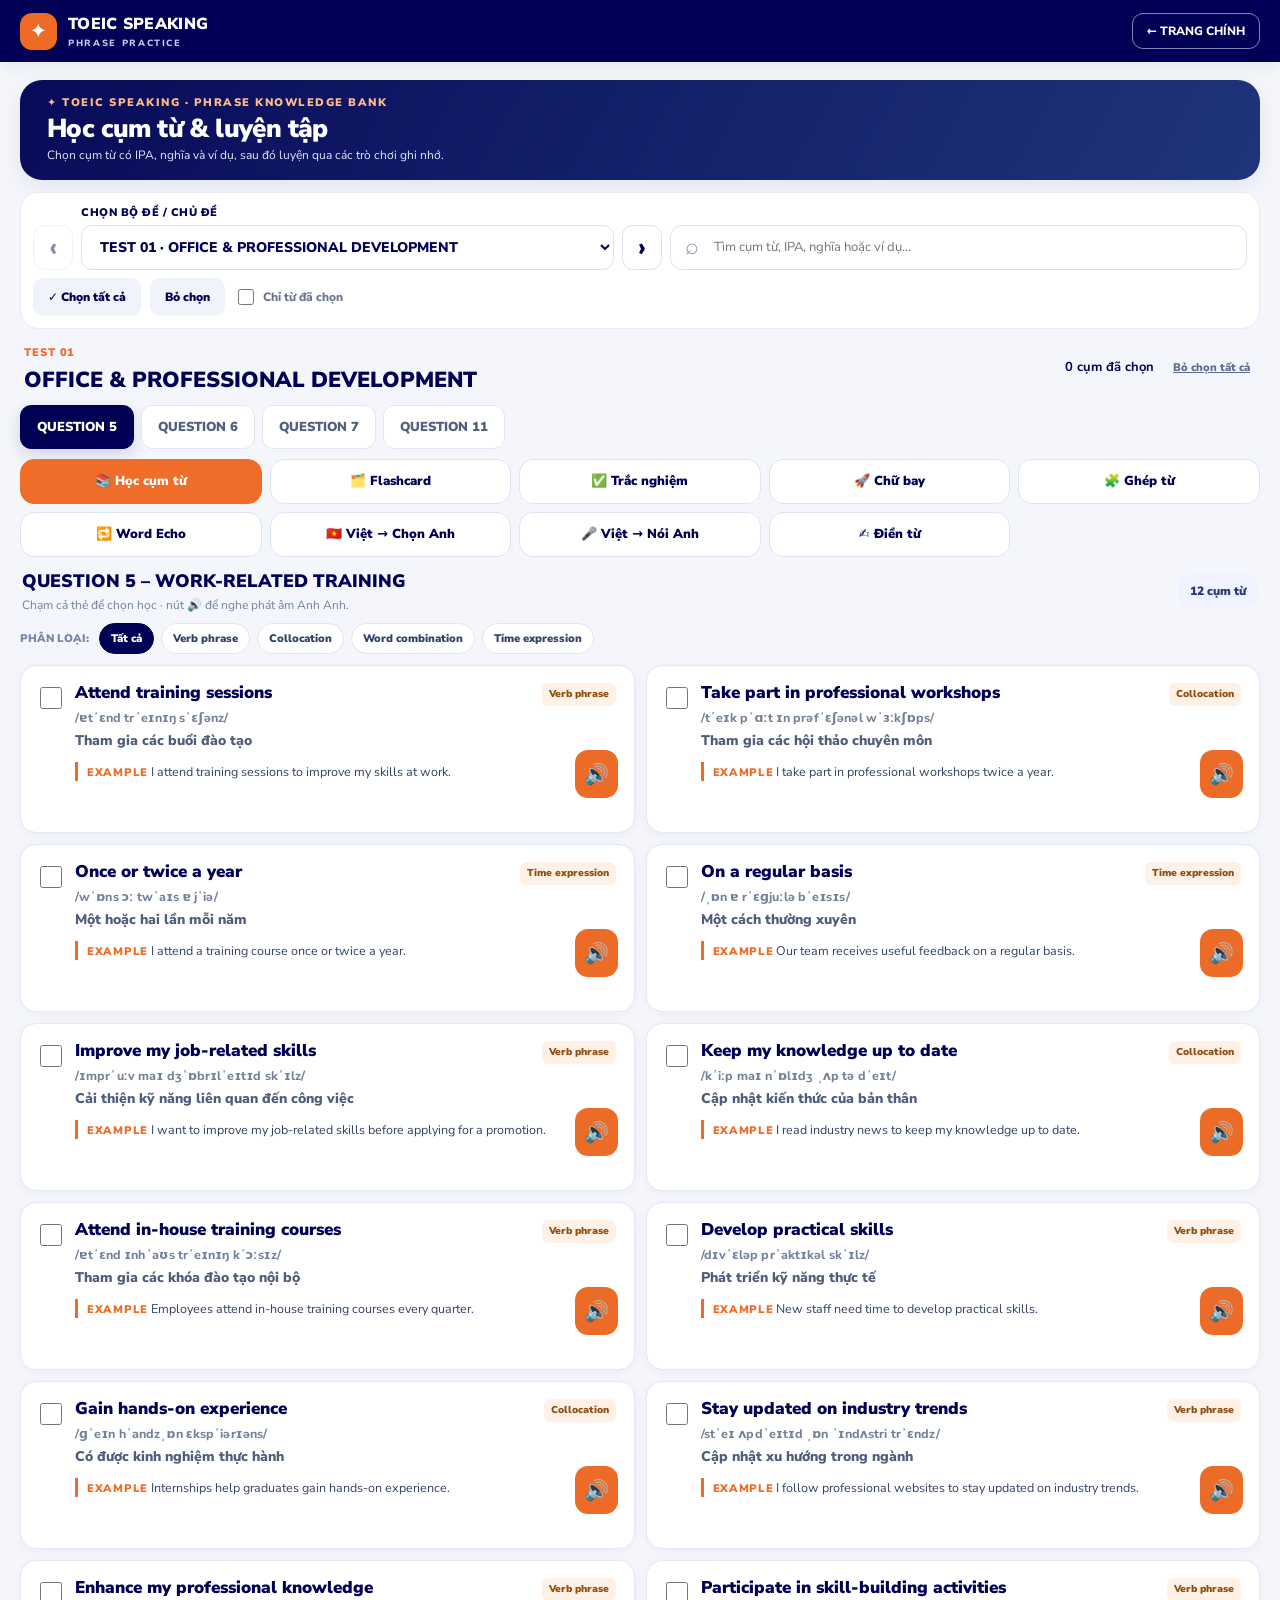
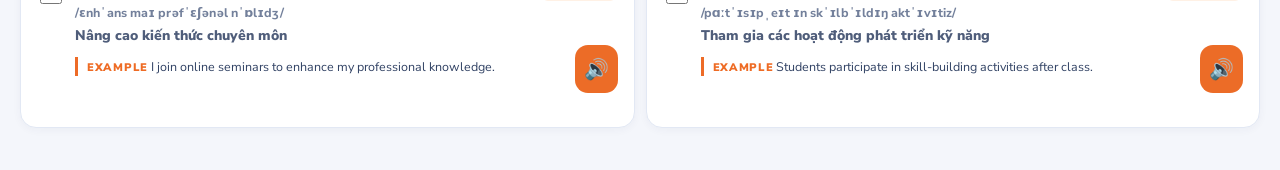
==== assets/phrase-games/index.html @ 016e087c "Add files via upload" ====
<!doctype html><html lang="vi"><head><meta charset="utf-8"><meta name="viewport" content="width=device-width, initial-scale=1"><meta name="theme-color" content="#000055"><title>TOEIC Speaking · Học cụm từ & Game ghi nhớ</title><link rel="preconnect" href="https://fonts.googleapis.com"><link rel="preconnect" href="https://fonts.gstatic.com" crossorigin><link href="https://fonts.googleapis.com/css2?family=Nunito+Sans:wght@400;500;600;700;800;900&display=swap" rel="stylesheet"><link rel="stylesheet" href="assets/css/phrase-games.css?v=20261101-topic-34-v1"><link rel="stylesheet" href="assets/css/phrase-compact.css?v=20261103-compact-v3"><link rel="stylesheet" href="assets/css/ielts-fly.css?v=20261103unified1"><link rel="stylesheet" href="assets/css/phrase-ielts-unified.css?v=20261103unified1"></head><body>
<div id="app"></div><div id="toast" class="toast" role="status" aria-live="polite"></div>
<script src="assets/data/phrases.js?v=20261101-topic-34-v1"></script><script src="assets/data/phrases-topics-11-34.js?v=20261101-topic-34-v1"></script><script src="assets/data/phrase-learning-meta.js?v=20261103unified1"></script><script src="assets/js/ielts-word-echo-template.js?v=20261103unified1"></script><script src="assets/js/phrase-games.js?v=20261103unified1"></script></body></html>
---- assets/phrase-games/assets/css/phrase-games.css ----
:root{--navy:#000055;--navy2:#17177d;--orange:#ff6600;--ink:#172342;--muted:#69758f;--line:#e6eaf4;--soft:#f7f9ff;--radius:20px;--shadow:0 12px 40px rgba(13,20,74,.065)}*{box-sizing:border-box}html{scroll-behavior:smooth}body{margin:0;background:#f5f7fc;color:var(--ink);font-family:'Nunito Sans','Be Vietnam Pro',system-ui,sans-serif}button,input,select{font:inherit}button{cursor:pointer}button:disabled{cursor:not-allowed;opacity:.45}button:focus-visible,input:focus-visible{outline:3px solid #f8a972;outline-offset:2px}a{color:inherit;text-decoration:none}.sr-only{position:absolute;width:1px;height:1px;overflow:hidden;clip:rect(0 0 0 0)}.topbar{height:77px;position:sticky;top:0;z-index:10;background:var(--navy);color:white;display:flex;align-items:center;justify-content:space-between;gap:14px;padding:0 max(22px,calc((100vw - 1420px)/2));box-shadow:0 5px 15px rgba(0,0,30,.09)}.logo{display:flex;align-items:center;gap:13px;font-weight:900;font-size:17px;letter-spacing:.3px}.logo-icon{background:var(--orange);width:40px;height:40px;display:grid;place-items:center;border-radius:13px;font-size:21px}.logo small{display:block;font-size:10px;color:#c7d0ee;letter-spacing:2px;font-weight:800;margin-top:2px}.top-right{display:flex;align-items:center;gap:12px}.beta{font-size:11px;border:1px solid #7e86bd;background:#1c1c72;padding:8px 12px;border-radius:999px;color:#dbe0ff;font-weight:900;letter-spacing:.5px}.top-back{font-weight:800;font-size:13px;color:white;border:1px solid #7e86bd;background:transparent;padding:10px 13px;border-radius:11px}.container{max-width:1420px;margin:0 auto;padding:27px 25px 105px}.eyebrow{display:inline-flex;align-items:center;gap:9px;font-size:11px;color:var(--orange);letter-spacing:1.6px;font-weight:900;text-transform:uppercase}.headline{display:flex;justify-content:space-between;align-items:center;gap:20px;margin-bottom:24px}.headline h1{color:var(--navy);font-size:clamp(27px,3vw,39px);font-weight:900;line-height:1.17;letter-spacing:-1.1px;margin:8px 0}.headline p{margin:0;color:var(--muted);font-size:14px;max-width:660px;line-height:1.7}.stathead{display:flex;gap:12px;flex-shrink:0}.bigstat{min-width:108px;padding:12px 15px;border:1px solid var(--line);border-radius:15px;background:white;box-shadow:var(--shadow);text-align:center}.bigstat b{display:block;color:var(--navy);font-size:26px;font-weight:900}.bigstat span{font-size:11px;color:var(--muted);font-weight:800}.layout{display:grid;grid-template-columns:260px minmax(0,1fr);gap:21px;align-items:start}.sidebar,.contentbox,.picker,.game-intro,.game-area,.game-nav{background:white;border:1px solid var(--line);border-radius:var(--radius);box-shadow:var(--shadow)}.sidebar{position:sticky;top:95px;padding:17px 12px}.sidebar h3{font-size:13px;color:var(--navy);font-weight:900;margin:8px 12px 15px}.testbtn{display:flex;align-items:center;gap:12px;border:0;background:transparent;width:100%;text-align:left;padding:11px 12px;border-radius:13px;color:#4e5a78;margin:3px 0}.testbtn:hover{background:#f7f7ff}.testbtn.active{background:#ededff;color:var(--navy)}.testnum{width:39px;height:39px;border-radius:11px;flex-shrink:0;display:grid;place-items:center;background:#f0f2f9;color:var(--navy);font-size:12px;font-weight:900}.testbtn.active .testnum{background:var(--navy);color:white}.testname{min-width:0;display:block}.testname strong{display:block;font-size:13px;font-weight:900;line-height:1.3}.testname small{display:block;color:#8590a7;font-size:10px;white-space:nowrap;overflow:hidden;text-overflow:ellipsis;max-width:170px;margin-top:3px}.side-foot{border-top:1px solid var(--line);color:#8a94a8;font-size:11px;line-height:1.5;margin:18px 12px 4px;padding-top:15px}.contentbox{padding:24px}.content-heading{display:flex;justify-content:space-between;align-items:start;gap:14px}.content-heading h2{font-size:24px;color:var(--navy);margin:4px 0 6px;font-weight:900;letter-spacing:-.5px}.content-heading p{font-size:13px;color:var(--muted);margin:0}.topic-count{font-size:12px;font-weight:800;color:#555e87;background:#f2f4ff;border-radius:999px;padding:9px 13px;white-space:nowrap}.question-tabs{display:flex;gap:8px;flex-wrap:wrap;margin:24px 0 19px}.qtab{border:1px solid #e3e6f0;background:#fff;padding:11px 16px;border-radius:12px;color:#52607d;font-weight:900;font-size:13px}.qtab:hover{border-color:#aaaad3}.qtab.active{background:var(--navy);color:white;border-color:var(--navy);box-shadow:0 6px 16px rgba(0,0,85,.14)}.sectionlabel{border-radius:14px;background:#fff7f1;border:1px solid #ffe8d7;padding:14px 17px;margin-bottom:18px;display:flex;align-items:center;justify-content:space-between;gap:12px}.sectionlabel strong{display:block;font-weight:900;color:#a34400;font-size:14px}.sectionlabel span{color:#ad6736;font-size:11px;font-weight:800}.toolbar{display:flex;flex-wrap:wrap;gap:9px;align-items:center;margin-bottom:14px}.search{width:100%;max-width:330px;min-width:130px;flex:1;background:white;border:1px solid #dce1ed;border-radius:11px;padding:12px 13px;font-size:13px;color:var(--ink)}.btn{border:1px solid #dae0ed;background:white;color:var(--navy);padding:11px 14px;border-radius:11px;font-size:12px;font-weight:900;transition:.15s}.btn:hover{background:#f6f7ff;transform:translateY(-1px)}.btn.navy{background:var(--navy);color:white;border-color:var(--navy)}.btn.orange{background:var(--orange);color:white;border-color:var(--orange)}.btn.flat{border:0;background:#f1f3fb}.btn.ghost{border-color:#ccd3ee}.toggle{font-size:12px;font-weight:800;color:#65718d;display:flex;align-items:center;gap:6px;white-space:nowrap}.toggle input{accent-color:var(--orange);width:16px;height:16px}.list-head{display:grid;grid-template-columns:50px minmax(0,1.15fr) minmax(0,.95fr) 38px;gap:14px;color:#929db3;text-transform:uppercase;font-size:10px;font-weight:900;letter-spacing:.8px;padding:13px 11px}.phrase-list{border:1px solid #e5e9f3;border-radius:14px;overflow:hidden}.wordrow{display:grid;grid-template-columns:50px minmax(0,1.15fr) minmax(0,.95fr) 38px;gap:14px;align-items:center;padding:13px 11px;border-bottom:1px solid #edf0f6;min-height:72px;transition:.15s}.wordrow:last-child{border-bottom:0}.wordrow:hover{background:#fbfcff}.wordrow.selected{background:#fffaf6}.wordrow input{width:19px;height:19px;accent-color:var(--orange);margin:auto;display:block}.wordrow .en{color:var(--navy);font-weight:900;font-size:14px;line-height:1.45}.wordrow .vi{font-weight:700;color:#67728b;font-size:12.5px;line-height:1.55}.listen{border:1px solid #e1e6f5;color:var(--navy);width:34px;height:34px;display:grid;place-items:center;border-radius:10px;background:#f8f9ff;font-size:16px}.listen:hover{background:#eaeaff}.empty{text-align:center;padding:50px 10px;color:#8790a6}.pickbar{position:fixed;bottom:0;left:0;right:0;z-index:11;background:rgba(255,255,255,.97);border-top:1px solid #e2e7f1;box-shadow:0 -6px 30px rgba(0,0,60,.075);backdrop-filter:blur(14px)}.pickbar-inner{max-width:1420px;margin:auto;padding:14px 25px;display:flex;align-items:center;gap:12px}.pickicon{display:grid;place-items:center;background:#fff1e5;color:var(--orange);font-size:19px;border-radius:13px;height:44px;width:44px}.pickcopy{flex:1;min-width:0}.pickcopy strong{font-size:15px;color:var(--navy);font-weight:900}.pickcopy small{display:block;color:#8b95ac;font-size:11px;margin-top:3px}.pickbar .btn{font-size:13px;padding:12px 19px}.mobile-test{display:none}.game-intro{padding:26px;margin-top:17px}.game-intro-header{display:flex;align-items:start;justify-content:space-between;gap:15px}.game-intro-header h2{font-size:25px;margin:7px 0 8px;color:var(--navy);font-weight:900}.game-intro-header p{font-size:13px;color:var(--muted);margin:0}.mode-grid{display:grid;grid-template-columns:repeat(4,minmax(0,1fr));gap:13px;margin-top:26px}.mode{min-height:160px;text-align:left;border:1px solid #e5e9f3;background:white;border-radius:17px;padding:18px;transition:.15s;display:flex;flex-direction:column;align-items:start}.mode:hover{border-color:#aaaada;background:#f8f9ff;transform:translateY(-3px);box-shadow:var(--shadow)}.mode-icon{font-size:25px;border-radius:12px;background:#f1f2ff;width:49px;height:48px;display:grid;place-items:center;margin-bottom:13px}.mode strong{font-size:14px;color:var(--navy);font-weight:900;line-height:1.35}.mode small{font-size:11px;color:#8490a8;line-height:1.45;margin-top:7px}.backlink{border:0;background:transparent;color:var(--navy);font-weight:900;font-size:13px;padding:8px 0}.game-shell{max-width:1160px;margin:auto}.game-nav{padding:17px 22px;margin:15px 0 18px;display:flex;justify-content:space-between;align-items:center;gap:12px}.game-nav h2{font-size:17px;color:var(--navy);margin:0;font-weight:900}.game-nav p{font-size:11px;margin:3px 0 0;color:var(--muted)}.score{font-size:13px;font-weight:900;border-radius:12px;padding:10px 15px;background:#fff4ec;color:#ca5605}.game-area{min-height:485px;padding:30px;position:relative}.game-top{display:flex;justify-content:space-between;gap:10px;align-items:center;margin-bottom:22px}.step{font-size:12px;font-weight:900;letter-spacing:1px;color:#8993aa}.progress-track{height:7px;border-radius:20px;background:#edf0fa;overflow:hidden;margin:0 0 20px}.progress-fill{background:var(--orange);height:100%;transition:width .2s}.prompt{text-align:center;max-width:770px;margin:34px auto 26px}.prompt-label{font-size:12px;font-weight:900;letter-spacing:1px;color:#8a95af;text-transform:uppercase}.prompt h2{font-size:clamp(24px,4vw,36px);color:var(--navy);line-height:1.32;margin:13px 0;font-weight:900}.prompt p{font-size:15px;color:#72809a;font-weight:700;line-height:1.6}.answer-grid{max-width:780px;margin:25px auto;display:grid;grid-template-columns:repeat(2,minmax(0,1fr));gap:12px}.answer{padding:17px;min-height:75px;display:flex;align-items:center;justify-content:center;border:1px solid #dfe4ef;border-radius:14px;background:#fff;color:var(--navy);font-size:14px;font-weight:800;text-align:center;line-height:1.5}.answer:hover:not(:disabled){border-color:var(--navy);background:#f8f8ff}.answer.right{background:#e9f9ef;color:#126237;border-color:#75d19a}.answer.wrong{background:#fff0ee;color:#a83427;border-color:#edb4ab}.feedback{text-align:center;font-weight:900;min-height:24px;color:#506282;font-size:14px;margin:15px}.game-actions{display:flex;gap:10px;justify-content:center;align-items:center;flex-wrap:wrap;margin-top:20px}.game-actions .btn{padding:13px 19px}.flashcard{min-height:340px;max-width:700px;margin:20px auto;display:grid;place-content:center;padding:40px;background:linear-gradient(135deg,var(--navy),#25269a);color:white;border-radius:22px;text-align:center;box-shadow:0 18px 40px rgba(0,0,85,.2);cursor:pointer;transition:.2s}.flashcard:hover{transform:translateY(-2px)}.flashcard small{font-size:11px;opacity:.7;letter-spacing:1.4px;font-weight:900}.flashcard b{font-size:clamp(27px,4.5vw,43px);line-height:1.26;margin:17px 0;font-weight:900}.flashcard span{font-size:13px;opacity:.8}.flashcard.reversed{background:linear-gradient(135deg,#ff6600,#ee8b19)}.match-grid{display:grid;grid-template-columns:repeat(2,minmax(0,1fr));gap:14px;max-width:900px;margin:20px auto}.match-side{display:flex;flex-direction:column;gap:9px}.match-item{min-height:70px;display:grid;place-items:center;border:1px solid #e1e5ef;background:white;border-radius:13px;padding:13px;text-align:center;font-weight:800;color:var(--navy);font-size:13px;line-height:1.5}.match-item.active{background:#ebecff;border-color:var(--navy)}.match-item.done{opacity:.25;text-decoration:line-through}.game-note{font-size:12px;color:#8a94ac;text-align:center;line-height:1.5}.result{text-align:center;padding:30px 10px}.result .trophy{font-size:62px}.result h2{font-size:30px;font-weight:900;color:var(--navy);margin:15px 0 8px}.result p{font-size:15px;color:var(--muted)}.result .finalscore{font-size:38px;font-weight:900;color:var(--orange);margin:16px}.speaking-vi{text-align:center;color:var(--navy);font-size:clamp(22px,4vw,31px);font-weight:900;margin:44px auto 18px;max-width:740px}.speech-result{text-align:center;background:#f6f8ff;border:1px solid #e2e6f3;border-radius:15px;padding:17px;max-width:660px;margin:14px auto;font-size:13px;color:#6b7793}.echo-main{text-align:center;max-width:750px;margin:20px auto}.echo-main .en{font-size:clamp(25px,4.5vw,42px);color:var(--navy);font-weight:900;line-height:1.35}.echo-main .vi{font-size:16px;color:#7a85a0;margin-top:20px}.echo-settings{display:flex;justify-content:center;gap:13px;flex-wrap:wrap;margin:24px auto}.setting{padding:11px 15px;background:#f7f8ff;border:1px solid #e7eaf5;border-radius:13px;font-size:12px;font-weight:900;color:#606b89}.setting select{border:0;margin-left:8px;background:transparent;color:var(--navy);font-weight:900}.echo-icon{font-size:65px;margin:20px}.echo-status{text-align:center;color:#c85a0c;font-size:13px;min-height:22px;font-weight:800;margin-top:12px}.fly-board{position:relative;height:460px;border-radius:18px;background:radial-gradient(circle at 30% 30%,#eef0ff,#fafbff 65%);overflow:hidden;border:1px solid #dee3f5;isolation:isolate}.fly-word{position:absolute;max-width:45%;background:white;padding:9px 12px;border:1px solid #bbc4ec;border-radius:15px;color:var(--navy);font-size:clamp(10px,1.1vw,13px);font-weight:900;box-shadow:0 3px 12px rgba(0,0,50,.08);line-height:1.25;white-space:normal;text-align:center;animation:drift1 var(--dur,9s) ease-in-out infinite alternate;z-index:1}.fly-word:hover{background:#eeeefa;z-index:2}.fly-word.good{background:#d5f4dc;border-color:#69cd87;color:#116236;animation:none}.fly-word.bad{background:#ffdddd;border-color:#ef9b9b;animation:shake .35s}.fly-prompt{border-radius:15px;padding:15px 20px;max-width:820px;margin:0 auto 14px;background:var(--navy);color:#fff;display:flex;justify-content:space-between;align-items:center;gap:14px}.fly-prompt b{font-size:17px;line-height:1.3}.fly-prompt small{font-size:11px;opacity:.7}.fly-controls{display:flex;align-items:center;justify-content:space-between;gap:13px;flex-wrap:wrap;margin-top:13px}.fly-controls .btn{padding:10px 13px}.fly-controls select{border:1px solid #dce0ed;background:white;padding:9px 12px;border-radius:10px;color:var(--navy);font-size:12px;font-weight:900}.fly-controls input[type=range]{accent-color:var(--orange);max-width:115px}.fly-controls label{font-size:12px;color:#63708c;font-weight:800}.footer-tip{font-size:11px;color:#929bb0;text-align:center;padding:20px}.toast{position:fixed;z-index:1000;left:50%;bottom:97px;transform:translate(-50%,8px);background:#15154d;color:white;border-radius:13px;font-size:13px;font-weight:800;padding:12px 19px;box-shadow:0 14px 36px rgba(0,0,60,.25);opacity:0;pointer-events:none;transition:.2s;max-width:90vw;text-align:center}.toast.show{opacity:1;transform:translate(-50%,0)}@keyframes drift1{from{transform:translate(-10px,5px) rotate(-3deg)}to{transform:translate(28px,-25px) rotate(4deg)}}@keyframes drift2{from{transform:translate(20px,-18px) rotate(3deg)}to{transform:translate(-32px,17px) rotate(-5deg)}}@keyframes drift3{from{transform:translate(-22px,-10px) rotate(2deg)}to{transform:translate(28px,28px) rotate(-3deg)}}@keyframes shake{0%,100%{transform:translateX(0)}25%,75%{transform:translateX(-5px)}50%{transform:translateX(5px)}}
@media(max-width:1050px){.layout{grid-template-columns:225px minmax(0,1fr)}.mode-grid{grid-template-columns:repeat(2,minmax(0,1fr))}.stathead .bigstat:last-child{display:none}.contentbox{padding:20px}}@media(max-width:740px){.topbar{height:65px;padding:0 15px}.logo{font-size:14px;gap:8px}.logo-icon{width:37px;height:37px}.top-back{display:none}.beta{font-size:9px;padding:7px 9px}.container{padding:19px 12px 105px}.headline{display:block}.headline h1{font-size:28px}.headline p{font-size:12px}.stathead{margin:18px 0;gap:8px}.stathead .bigstat:last-child{display:block}.bigstat{flex:1;min-width:0;padding:9px}.bigstat b{font-size:21px}.layout{display:block}.sidebar{display:none}.mobile-test{display:block;width:100%;border-radius:11px;padding:12px;border:1px solid #e0e4ef;background:white;color:var(--navy);font-weight:900;margin-bottom:16px}.contentbox{padding:16px}.content-heading h2{font-size:19px}.content-heading p{font-size:11px}.topic-count{font-size:10px;padding:8px}.question-tabs{gap:6px;margin:18px 0 15px}.qtab{flex:1;padding:10px 8px;font-size:11px}.sectionlabel{padding:12px 13px}.sectionlabel strong{font-size:12px}.toolbar{gap:7px}.toolbar .search{max-width:100%;flex-basis:100%;padding:11px}.btn{padding:9px 10px;font-size:11px}.list-head{display:none}.phrase-list{border:0}.wordrow{grid-template-columns:25px minmax(0,1fr) 34px;gap:11px;border:1px solid #e8ebf3;border-radius:12px;margin-bottom:8px;padding:12px 10px}.wordrow .en{font-size:13px}.wordrow .vi{grid-column:2;grid-row:2;font-size:12px;margin-top:-6px}.wordrow .listen{grid-column:3;grid-row:1/3}.wordrow input{grid-column:1;grid-row:1/3;width:18px;height:18px}.pickbar-inner{padding:10px 12px;gap:9px}.pickicon{width:36px;height:36px}.pickcopy strong{font-size:12px}.pickcopy small{font-size:10px}.pickbar .btn{font-size:11px;padding:11px 12px}.game-intro{margin-top:3px;padding:17px}.mode-grid{gap:9px;margin-top:18px}.mode{min-height:146px;padding:13px}.mode-icon{font-size:22px;width:42px;height:42px;margin-bottom:10px}.mode strong{font-size:12px}.mode small{font-size:10px}.game-intro-header h2{font-size:20px}.game-nav{padding:12px;flex-wrap:wrap}.game-nav h2{font-size:13px}.game-nav .score{padding:8px}.game-area{padding:17px;min-height:400px}.prompt{margin:22px auto}.answer-grid{gap:9px}.answer{font-size:12px;min-height:80px;padding:12px}.flashcard{min-height:310px;padding:22px}.match-item{min-height:65px;font-size:11px;padding:9px}.fly-board{height:470px}.fly-prompt{padding:12px;gap:7px}.fly-prompt b{font-size:13px}.fly-word{max-width:43%;padding:7px 9px;font-size:10px}.fly-controls{gap:8px}.fly-controls .btn{padding:8px}.echo-settings{gap:7px}.setting{padding:9px;font-size:11px}.result{padding:15px}.toast{bottom:78px}}@media(max-width:390px){.beta{display:none}.pickicon{display:none}.pickbar .btn{padding:10px}.testbtn{font-size:12px}}
/* Word Echo: cinematic game stage, closer to the IELTS Speaking mode. */
.game-area:has(.echo-main){background:radial-gradient(circle at 50% 14%,#152b70,#08152f 68%,#060d20);border-color:#263566;min-height:570px}
.game-area:has(.echo-main) .step,.game-area:has(.echo-main) .prompt-label{color:#9dacd4}
.game-area:has(.echo-main) .progress-track{background:#23345e}
.game-area:has(.echo-main) .echo-main .en{color:white}
.game-area:has(.echo-main) .echo-main .vi{color:#c6d2f4}
.game-area:has(.echo-main) .echo-main .setting{background:#122653;border-color:#425581;color:#d7e2ff}
.game-area:has(.echo-main) .echo-main .setting select{color:white}
.game-area:has(.echo-main) .echo-main .setting option{color:#141b43}
.game-area:has(.echo-main) .echo-status{color:#ffb26d}
.game-area:has(.echo-main) .echo-main .echo-icon{filter:drop-shadow(0 7px 22px #647bd77a)}
@media(max-width:740px){.pickbar-inner{min-height:65px}.pickcopy small{display:none}.pickcopy strong{white-space:nowrap;font-size:11px}.pickbar .btn.ghost{font-size:10px;padding:10px 8px}.pickbar .btn.orange{font-size:10px;padding:10px}.game-area:has(.echo-main){min-height:510px}.game-area .echo-main{padding:5px 0}}

/* Integrated TOEIC: keep navigation visible on phones. */
@media(max-width:740px){.top-back{display:inline-flex!important;align-items:center;padding:8px 9px;font-size:10px;white-space:nowrap}.top-right{flex-shrink:0;gap:5px}.logo{min-width:0}.logo small{font-size:8px}}

/* 2026-11 · IPA and IELTS-style speaking game updates */
.ipa{display:block;font-family:'Nunito Sans',system-ui,sans-serif;font-weight:650;font-size:clamp(12px,1.05vw,14px);color:#7c88a3;line-height:1.55;margin-top:5px;letter-spacing:.12px;word-wrap:break-word;overflow-wrap:anywhere}
.wordrow .en{display:flex;flex-direction:column;justify-content:center;align-items:flex-start;gap:0}
.wordrow .en .ipa{font-size:13px;color:#7a87a1;font-weight:600;margin-top:4px}
.flashcard .ipa{color:#e6eaff;font-size:clamp(15px,1.8vw,21px);font-weight:650;margin:-6px 0 18px}
.flashcard.reversed .ipa{color:#fff4e8}
.answer .ipa{font-size:11px;color:#7986a3;margin:5px 0 0;font-weight:650}
.answer{flex-direction:column;gap:3px}
.prompt>.ipa{font-size:17px;text-align:center;margin-top:2px}
.feedback{display:flex;flex-direction:column;align-items:center;gap:3px;min-height:25px}
.feedback .answer-english{display:block;font-weight:900;color:#000055;font-size:15px;line-height:1.45}
.feedback .ipa{font-size:13px}
.match-item .ipa{font-size:11px;margin-top:4px;font-weight:650}
.match-item{display:flex;flex-direction:column;align-items:center;justify-content:center;gap:0}
.speech-result .ipa{font-size:13px;margin-top:3px}
.echo-main .en .ipa{color:#73809d;font-size:clamp(14px,1.7vw,19px);font-weight:700;margin-top:8px}
.fly-board{height:min(55vh,510px);min-height:360px;background:radial-gradient(circle at 23% 22%,#dce6ff,transparent 38%),radial-gradient(circle at 81% 77%,#ffe9cd,transparent 34%),linear-gradient(155deg,#edf2ff,#ffffff);touch-action:manipulation;}
.fly-word{left:0;top:0;max-width:clamp(120px,22vw,260px);min-height:48px;padding:10px 14px;animation:none!important;transform:translate3d(0,0,0);touch-action:manipulation;user-select:none;cursor:pointer;will-change:transform;transition:background-color .12s,border-color .12s,opacity .32s;z-index:1;font-size:clamp(11px,1.1vw,14px);box-shadow:0 5px 17px rgba(15,23,69,.12)}
.fly-word.good{background:#cbf7d6;border-color:#36b96a;color:#0d7239;opacity:.4;animation:none!important}
.fly-word.bad{background:#ffe1e1;border-color:#f39494;color:#9c2e2e;animation:none!important}
.fly-word:focus-visible{outline:3px solid #ff6600;outline-offset:2px}
.fly-notice{font-size:13px;font-weight:850;color:#374b85;text-align:center;padding:0 10px 12px;min-height:32px}
@media(max-width:740px){
 .wordrow{grid-template-rows:auto auto;align-items:center}
 .wordrow .en{grid-column:2;grid-row:1}
 .wordrow .en .ipa{font-size:12px}
 .wordrow .vi{grid-column:2;grid-row:2;margin-top:0}
 .wordrow .listen{grid-column:3;grid-row:1/3}
 .fly-board{height:52vh;min-height:400px}
 .fly-word{max-width:min(43vw,190px);font-size:11px;min-height:44px;padding:9px}
 .flashcard .ipa{font-size:15px}
 .echo-main .en .ipa{font-size:14px}
 .prompt>.ipa{font-size:13px}
}
.flash-back-english{display:block;font-size:clamp(17px,2.2vw,22px);font-weight:900;line-height:1.45;color:#fffcef;margin-top:0}
/* Word Echo: cinematic dark practice screen like the IELTS Speaking player. */
.game-area:has(.echo-main){background:radial-gradient(circle at 18% 20%,rgba(41,78,163,.35),transparent 31%),radial-gradient(circle at 86% 72%,rgba(255,102,0,.1),transparent 27%),linear-gradient(145deg,#070d24,#0c1336 55%,#131746);color:#f6f8ff;border:1px solid #242e59;min-height:590px;overflow:hidden}
.game-area:has(.echo-main) .step{color:#c5d0ed}
.game-area:has(.echo-main) .progress-track{background:#334068}
.game-area:has(.echo-main) .echo-main .en{color:#fff;text-shadow:0 3px 24px rgba(60,106,255,.35)}
.game-area:has(.echo-main) .echo-main .en .ipa{color:#b5c5f6}
.game-area:has(.echo-main) .echo-main .vi{color:#d4d9ec;font-weight:750}
.game-area:has(.echo-main) .prompt-label{color:#ffb373}
.game-area:has(.echo-main) .echo-icon{filter:drop-shadow(0 8px 28px rgba(66,125,255,.6))}
.game-area:has(.echo-main) .echo-settings .setting{background:#172144;color:#e5eafa;border-color:#344373;display:flex;align-items:center;gap:8px}
.game-area:has(.echo-main) .echo-settings select{color:#ffb379;margin-left:0;max-width:100%;cursor:pointer}
.game-area:has(.echo-main) .echo-settings select option{background:#101b37;color:#fff}
.game-area:has(.echo-main) .echo-settings input{accent-color:#ff6600}
.game-area:has(.echo-main) .echo-status{color:#ffd1a9}
@media(max-width:740px){.game-area:has(.echo-main){min-height:520px}.game-area:has(.echo-main) .echo-settings .setting{justify-content:space-between;min-width:130px}}

/* 2026-11-01: IPA directly below each English phrase. */
.wordrow .en .ipa {
 display:block !important;
 visibility:visible !important;
 opacity:1 !important;
 font-family:'Nunito Sans',system-ui,sans-serif;
 font-size:14px !important;
 line-height:1.55 !important;
 font-weight:650 !important;
 color:#63718b !important;
 margin-top:6px !important;
 white-space:normal !important;
 overflow-wrap:anywhere;
}
@media (max-width:740px) {
 .wordrow .en .ipa {font-size:12.5px !important;margin-top:4px !important;}
}

/* TOPIC 11–34: fast-scrolling topic library, preserving TEST 01–10. */
@media (min-width:741px){
 .sidebar{position:sticky;top:12px;max-height:calc(100vh - 25px);overflow-y:auto;scrollbar-width:thin;overscroll-behavior:contain}
 .topic-split{position:sticky;top:0;z-index:2;padding:12px 13px;background:#e8ecff;border-radius:10px;margin:12px 0;color:#000055;font-size:12px;font-weight:900}
}
@media (max-width:740px){.topic-split{display:none}.mobile-test{font-size:12px}}
---- assets/phrase-games/assets/css/phrase-compact.css ----
/* TOEIC Speaking · Module 04 · Compact, single-scroll workspace.
   Layout-only overrides: fonts, game logic, colours and IPA datasets are unchanged. */
:root{--compact-line:#e9edf5}
body{background:#f4f6fb}
.topbar{height:62px;padding:0 max(20px,calc((100vw - 1560px)/2));box-shadow:0 4px 15px rgba(0,0,65,.07)}
.topbar .logo{font-size:16px;gap:11px}
.topbar .logo-icon{height:37px;width:37px;border-radius:12px}
.topbar .logo small{font-size:9px;letter-spacing:1.65px}
.topbar .top-back{font-size:12px;padding:9px 14px}
.phrase-workspace.container{max-width:1560px;padding:19px 22px 115px}
.phrase-workspace .phrases-panel{padding:0;background:transparent;border:none;box-shadow:none;border-radius:0}
.topic-toolbar{display:flex;align-items:center;justify-content:space-between;gap:22px;padding:17px 21px;background:#fff;border:1px solid var(--compact-line);border-radius:17px;box-shadow:0 6px 26px rgba(0,0,85,.035)}
.topic-toolbar-copy{min-width:180px;flex-shrink:0}
.topic-kicker,.topic-eyebrow{font-weight:900;font-size:11px;letter-spacing:.9px;color:var(--orange)}
.topic-toolbar-title{font-weight:900;font-size:15px;color:var(--navy);margin-top:5px}
.topic-switch{display:flex;align-items:center;gap:8px;flex:1;justify-content:flex-end;min-width:0}
.topic-switch select{height:46px;width:min(640px,100%);max-width:100%;border:1px solid #dbe1ed;border-radius:11px;background:#f8f9ff;color:var(--navy);font-weight:850;font-size:14px;padding:0 14px;min-width:0;text-overflow:ellipsis}
.topic-arrow{width:46px;height:46px;flex:0 0 46px;border-radius:11px;border:1px solid #dbe1ed;background:#fff;color:var(--navy);font-size:27px;font-weight:800;line-height:1}
.topic-arrow:hover:not(:disabled){background:#fff0e4;border-color:#ffb77e}
.topic-identity{display:flex;align-items:center;justify-content:space-between;gap:16px;margin:21px 0 0;padding:0 4px}
.identity-main{min-width:0}
.topic-identity h1{font-size:clamp(20px,1.8vw,26px);letter-spacing:-.35px;color:var(--navy);margin:4px 0 0;font-weight:900;line-height:1.2}
.topic-identity .topic-count{flex-shrink:0;font-size:12px}
.phrase-workspace .question-tabs{gap:8px;flex-wrap:wrap;margin:15px 0 14px}
.phrase-workspace .qtab{padding:11px 19px;border-radius:11px;font-size:13px;min-height:44px}
.phrase-workspace .sectionlabel{display:flex;align-items:center;justify-content:space-between;gap:10px;padding:11px 15px;margin:0 0 13px;border-radius:11px;background:#fff6ef;border-color:#ffe4d0}
.phrase-workspace .sectionlabel strong{font-size:14px;color:#a04705;line-height:1.4}
.section-count{font-weight:800;font-size:12px;color:#a65a20;white-space:nowrap}
.phrase-workspace .phrase-toolbar{display:flex;align-items:center;justify-content:space-between;flex-wrap:wrap;gap:12px;margin:0 0 12px}
.search-wrap{position:relative;min-width:240px;flex:1 1 300px;max-width:540px}
.search-icon{position:absolute;top:50%;transform:translateY(-51%);left:15px;color:#8e9ab1;font-size:23px;pointer-events:none}
.phrase-workspace .search{padding:11px 13px 11px 43px;max-width:none;min-height:45px;font-size:13px;border-radius:12px;min-width:0;width:100%;background:#fff}
.bulk-actions{display:flex;align-items:center;justify-content:flex-end;flex-wrap:wrap;gap:8px}
.bulk-actions .btn{min-height:43px;padding:10px 14px;font-size:12px}
.bulk-actions .toggle{min-height:43px;padding:0 8px;gap:7px;font-size:12px}
.phrase-workspace .list-head{grid-template-columns:45px minmax(0,1.25fr) minmax(0,1fr) 48px;padding:11px 15px;color:#7f8aa4;font-size:10px;font-weight:900;gap:14px}
.phrase-workspace .phrase-list{border:1px solid #e5eaf4;border-radius:15px;background:#fff;overflow:hidden;box-shadow:0 8px 25px rgba(0,0,85,.025)}
.phrase-workspace .wordrow{grid-template-columns:45px minmax(0,1.25fr) minmax(0,1fr) 48px;gap:14px;padding:12px 15px;min-height:84px;cursor:pointer}
.phrase-workspace .wordrow:hover{background:#f7f9ff}
.phrase-workspace .wordrow.selected{background:#fffaf5}
.phrase-workspace .wordrow input{height:20px;width:20px}
.phrase-workspace .wordrow .en{font-size:15px;line-height:1.45}
.phrase-workspace .wordrow .en .ipa{font-size:12.5px!important;color:#6f7d98!important;line-height:1.35!important;margin-top:3px!important}
.phrase-workspace .wordrow .vi{font-size:13px;color:#5a6680;line-height:1.5}
.phrase-workspace .listen{width:43px;height:43px;border-radius:11px;font-size:19px}
.phrase-workspace .wordrow .listen:hover{background:#fff2e7;border-color:#ffd0ac}
.pickbar{background:#fff;box-shadow:0 -4px 17px rgba(0,0,50,.07)}
.pickbar-inner{max-width:1560px;padding:9px 22px;min-height:67px}
.pickicon{width:40px;height:40px}
.pickcopy strong{font-size:14px}
.pickcopy small{font-size:10px}
.pickbar .btn{padding:11px 18px;font-size:12px}
.pickbar .btn.orange{min-height:45px;font-size:13px}
@media(max-width:1080px){.phrase-workspace .phrase-toolbar{align-items:stretch}.search-wrap{max-width:none}.bulk-actions{justify-content:flex-start}.phrase-workspace.container{padding:15px 17px 105px}}
@media(max-width:740px){
 .topbar{height:59px;padding:0 12px}.topbar .logo{font-size:13px;gap:8px}.topbar .logo-icon{height:35px;width:35px}.topbar .logo small{font-size:8px}.topbar .top-back{font-size:10px;padding:8px}
 .phrase-workspace.container{padding:12px 11px 107px}
 .topic-toolbar{padding:12px;display:block;border-radius:13px}
 .topic-toolbar-copy{display:flex;align-items:center;gap:9px;margin:0 0 9px;min-width:0}.topic-kicker{font-size:10px;white-space:nowrap}.topic-toolbar-title{display:none}
 .topic-switch{gap:6px;justify-content:stretch}.topic-switch select{flex:1;width:100%;height:43px;font-size:12px;padding:0 9px}
 .topic-arrow{width:40px;height:43px;flex-basis:40px;font-size:24px}
 .topic-identity{margin:14px 0 0;gap:8px;padding:0 2px}.topic-eyebrow{font-size:10px}.topic-identity h1{font-size:18px;line-height:1.2;margin:4px 0 0}.topic-identity .topic-count{font-size:10px;padding:7px 9px}
 .phrase-workspace .question-tabs{margin:12px 0 12px;display:grid;grid-template-columns:repeat(4,minmax(0,1fr));gap:5px}
 .phrase-workspace .qtab{font-size:10px;padding:9px 4px;min-height:41px;border-radius:9px;white-space:nowrap}
 .phrase-workspace .sectionlabel{padding:10px 12px;margin-bottom:10px;border-radius:10px}.phrase-workspace .sectionlabel strong{font-size:12px}.section-count{font-size:10px}
 .phrase-workspace .phrase-toolbar{gap:8px;margin-bottom:10px}.search-wrap{min-width:0;flex:1 1 100%;width:100%}.phrase-workspace .search{min-height:42px;height:42px;font-size:12px}
 .bulk-actions{display:grid;grid-template-columns:1fr 1fr;gap:7px;width:100%}.bulk-actions .btn{font-size:11px;min-height:40px;padding:8px}.bulk-actions .toggle{grid-column:span 2;min-height:33px;padding:0 2px}
 .phrase-workspace .phrase-list{border:0;background:transparent;box-shadow:none;overflow:visible}
 .phrase-workspace .wordrow{display:grid;grid-template-columns:25px minmax(0,1fr) 43px;grid-template-rows:auto auto;gap:3px 10px;padding:12px 10px;margin-bottom:8px;min-height:83px;border:1px solid #e5eaf4;background:#fff;border-radius:12px;box-shadow:0 4px 14px rgba(0,0,40,.025)}
 .phrase-workspace .wordrow .en{grid-column:2;grid-row:1;font-size:13px}
 .phrase-workspace .wordrow .en .ipa{font-size:12px!important;margin-top:3px!important}
 .phrase-workspace .wordrow .vi{grid-column:2;grid-row:2;font-size:12px;line-height:1.4;margin-top:2px}
 .phrase-workspace .wordrow label{grid-column:1;grid-row:1/3;align-self:center}.phrase-workspace .wordrow .listen{grid-column:3;grid-row:1/3;align-self:center;width:40px;height:40px}
 .pickbar-inner{padding:8px 10px;min-height:64px;gap:8px}.pickicon{display:none}.pickcopy strong{font-size:11px}.pickcopy small{display:none}.pickbar .btn.ghost{font-size:10px;padding:8px}.pickbar .btn.orange{font-size:11px;min-height:43px;padding:9px}
 .toast{bottom:82px}
}
@media(max-width:385px){.pickbar-inner{flex-wrap:wrap;justify-content:space-between}.pickcopy{flex:1 1 100%}.pickbar .btn.orange{flex:1}.phrase-workspace.container{padding-bottom:127px}.topic-identity .topic-count{display:none}}
---- assets/phrase-games/assets/css/ielts-fly.css ----
/* Flying-words game presentation copied from IELTS Speaking source. */
.fly-screen{position:fixed;inset:0;width:100vw;height:100vh;height:100dvh;z-index:8000;overflow:hidden;background:radial-gradient(circle at 32% 20%,#5076c9 0%,#395caa 28%,#273e7c 62%,#1a2a55 100%);color:#fff;font-family:'Nunito Sans','Be Vietnam Pro',sans-serif;user-select:none}
.fly-screen *, .fly-screen *::before, .fly-screen *::after{box-sizing:border-box}
.fly-screen button{touch-action:manipulation}
.fly-screen .fly-top{position:absolute;top:0;left:0;right:0;z-index:3;height:134px;pointer-events:none}
.fly-screen .fly-scoreboard{position:absolute;left:clamp(18px,3.4vw,56px);top:clamp(13px,2vh,22px);min-width:120px}
.fly-screen .fly-score-caption{font-size:clamp(15px,1.4vw,22px);letter-spacing:2px;font-weight:900;color:#e8efff}
.fly-screen .fly-score-big{font-size:clamp(51px,5.2vw,79px);font-weight:1000;color:#ffcb46;line-height:1.08;font-variant-numeric:tabular-nums}
.fly-screen .fly-head-middle{position:absolute;top:16px;left:50%;transform:translateX(-50%);display:flex;flex-direction:column;align-items:center;gap:8px;white-space:nowrap}
.fly-screen .fly-listen-label{font-weight:1000;letter-spacing:1.7px;font-size:clamp(15px,1.45vw,23px);text-align:center;color:#fff}
.fly-screen .fly-replay{background:#fff;color:#182750;border:0;border-radius:999px;min-height:55px;padding:11px 27px;font-size:clamp(17px,1.5vw,22px);font-weight:1000;box-shadow:0 8px 26px rgba(9,22,55,.12);pointer-events:auto}
.fly-screen .fly-replay:hover,.fly-screen .fly-replay:focus-visible{background:#fff3e8;outline:3px solid #ffca46}
.fly-screen .fly-close{position:absolute;right:clamp(18px,4.5vw,78px);top:25px;width:60px;height:60px;display:grid;place-items:center;border:0;border-radius:50%;color:#fff;background:rgba(255,255,255,.16);font-size:31px;line-height:1;pointer-events:auto}
.fly-screen .fly-close:hover,.fly-screen .fly-close:focus-visible{background:rgba(255,255,255,.28);outline:2px solid rgba(255,255,255,.7)}
.fly-screen .fly-sky{position:absolute;left:0;right:0;top:136px;bottom:30px;overflow:hidden;isolation:isolate}
.fly-screen .fly-target{position:absolute;left:0;top:0;z-index:1;display:flex;align-items:center;justify-content:center;min-height:57px;max-width:min(31vw,290px);width:max-content;min-width:76px;padding:11px clamp(13px,1.5vw,25px);border-radius:23px;background:#fff;border:1px solid #e9ebf4;color:#152449;box-shadow:0 8px 20px rgba(7,18,50,.13);font-size:clamp(15px,1.25vw,21px);font-weight:1000;text-align:center;line-height:1.35;white-space:normal;overflow-wrap:anywhere;animation:flySway var(--fly-speed,5s) ease-in-out infinite alternate;animation-delay:var(--fly-start,0s);transition:background-color .16s,border-color .16s,color .16s;will-change:transform}
@keyframes flySway{0%{transform:translate(-6px,-6px) rotate(-1deg)}50%{transform:translate(6px,4px) rotate(1deg)}100%{transform:translate(-2px,8px) rotate(-.5deg)}}
.fly-screen .fly-target:focus-visible{outline:4px solid #ffd05b}
.fly-screen .fly-target:hover:not(:disabled){border-color:#ffcf68;box-shadow:0 14px 28px rgba(5,17,45,.2)}
.fly-screen .fly-target.is-correct{background:#c9f9dc;color:#076034;border-color:#8ee4ac;animation:none;transform:scale(1.05)}
.fly-screen .fly-target.is-incorrect{background:#ffe1df;color:#ad2727;border-color:#f5a6a0;animation:flyWiggle .25s ease-in-out 2}
@keyframes flyWiggle{0%,100%{transform:translateX(0)}25%{transform:translateX(6px)}75%{transform:translateX(-6px)}}
.fly-screen .fly-target:disabled{opacity:1;cursor:default}
.fly-screen .fly-bottom{position:absolute;bottom:9px;left:50%;transform:translateX(-50%);display:flex;align-items:center;justify-content:center;gap:14px;color:#d4defa;letter-spacing:.3px;font-size:13px;font-weight:900;z-index:2;white-space:nowrap}
.fly-screen .fly-message{position:absolute;top:114px;left:50%;transform:translateX(-50%);color:#fff;background:rgba(10,28,67,.65);border:1px solid rgba(255,255,255,.14);font-weight:850;border-radius:999px;padding:6px 16px;font-size:14px;z-index:4;text-align:center;max-width:75vw;white-space:normal;pointer-events:none}
.fly-screen .fly-message:empty{display:none}
.fly-screen .fly-finish{position:absolute;inset:0;z-index:9;display:flex;flex-direction:column;align-items:center;justify-content:center;gap:16px;text-align:center;padding:24px;background:radial-gradient(circle at 30% 20%,#5076c9,#1a2a55)}
.fly-screen .fly-finish h2{font-size:clamp(30px,5vw,56px);margin:0;color:#fff}
.fly-screen .fly-final-number{font-size:clamp(70px,11vw,150px);font-weight:1000;line-height:1;color:#ffca46}
.fly-screen .fly-finish p{font-size:clamp(17px,2vw,24px);font-weight:800;margin:0;color:#e2eaff}
.fly-screen .fly-finish-actions{display:flex;gap:12px;flex-wrap:wrap;justify-content:center}
.fly-screen .fly-finish-actions button{padding:14px 24px;border-radius:16px;font-size:17px;font-weight:900;border:0;background:#fff;color:#14224d}
.fly-screen .fly-finish-actions button:first-child{background:#ffca46}
@media(max-width:720px){
 .fly-screen .fly-top{height:138px}
 .fly-screen .fly-scoreboard{left:14px;top:14px;min-width:68px}
 .fly-screen .fly-score-caption{font-size:11px;letter-spacing:1px}
 .fly-screen .fly-score-big{font-size:47px}
 .fly-screen .fly-head-middle{top:16px;left:51%;gap:10px}
 .fly-screen .fly-listen-label{font-size:12px;letter-spacing:.6px}
 .fly-screen .fly-replay{font-size:15px;padding:10px 17px;min-height:44px}
 .fly-screen .fly-close{right:11px;top:17px;width:41px;height:41px;font-size:25px}
 .fly-screen .fly-sky{top:147px;bottom:34px}
 .fly-screen .fly-target{max-width:min(48vw,230px);min-width:66px;min-height:47px;padding:9px 11px;border-radius:16px;font-size:clamp(12px,3.3vw,16px)}
 .fly-screen .fly-message{top:111px;font-size:12px;max-width:92vw;padding:6px 10px}
 .fly-screen .fly-bottom{font-size:11px}
}
@media(max-height:530px){.fly-screen .fly-sky{top:108px;bottom:22px}.fly-screen .fly-message{display:none}.fly-screen .fly-head-middle{top:8px}.fly-screen .fly-close{top:12px}.fly-screen .fly-scoreboard{top:8px}}
@media(prefers-reduced-motion:reduce){.fly-screen .fly-target{animation:none!important}}


/* ===== V12: KB 5 tabs + one-screen flying words ===== */
.kb-top-grid{grid-template-columns:repeat(5,minmax(0,1fr))}
@media(max-width:1050px){.kb-top-grid{grid-template-columns:repeat(3,minmax(0,1fr))}}
@media(max-width:720px){.kb-top-grid{grid-template-columns:repeat(2,minmax(0,1fr))}}

.fly-screen.fly-screen-v2{
  background:
    radial-gradient(circle at 18% 18%, rgba(116,170,255,.42), transparent 24%),
    radial-gradient(circle at 82% 16%, rgba(255,196,89,.18), transparent 18%),
    radial-gradient(circle at 52% 78%, rgba(120,212,255,.15), transparent 20%),
    linear-gradient(180deg,#3356a8 0%, #223d88 34%, #1b2f6e 68%, #15295f 100%);
}
.fly-screen.fly-screen-v2::before,
.fly-screen.fly-screen-v2::after{
  content:"";position:absolute;border-radius:50%;pointer-events:none;filter:blur(2px);opacity:.85;
}
.fly-screen.fly-screen-v2::before{width:360px;height:360px;left:-120px;bottom:-130px;background:radial-gradient(circle,rgba(255,255,255,.22),rgba(255,255,255,0) 70%)}
.fly-screen.fly-screen-v2::after{width:320px;height:320px;right:-90px;top:-80px;background:radial-gradient(circle,rgba(255,207,94,.30),rgba(255,207,94,0) 70%)}
.fly-bubble{position:absolute;border-radius:50%;background:rgba(255,255,255,.07);box-shadow:inset 0 0 0 1px rgba(255,255,255,.08);pointer-events:none;animation:flyBubble 12s linear infinite}
.fly-bubble.b1{width:18px;height:18px;left:8%;top:38%;animation-duration:13s}
.fly-bubble.b2{width:26px;height:26px;left:73%;top:74%;animation-duration:15s;animation-delay:-3s}
.fly-bubble.b3{width:12px;height:12px;left:61%;top:22%;animation-duration:11s;animation-delay:-5s}
.fly-bubble.b4{width:22px;height:22px;left:31%;top:82%;animation-duration:14s;animation-delay:-7s}
@keyframes flyBubble{0%{transform:translateY(0)}50%{transform:translateY(-18px)}100%{transform:translateY(0)}}
.fly-screen.fly-screen-v2 .fly-top{height:150px}
.fly-screen.fly-screen-v2 .fly-head-middle{gap:10px}
.fly-screen.fly-screen-v2 .fly-listen-label{display:flex;align-items:center;gap:10px;text-shadow:0 1px 2px rgba(0,0,0,.1)}
.fly-screen.fly-screen-v2 .fly-listen-label::before{content:"🎯";font-size:1.05em}
.fly-screen.fly-screen-v2 .fly-replay{box-shadow:0 14px 30px rgba(7,19,48,.18)}
.fly-screen.fly-screen-v2 .fly-sky{top:150px;bottom:64px}
.fly-screen.fly-screen-v2 .fly-target{
  left:0;top:0;animation:none;min-height:56px;border-radius:20px;touch-action:manipulation;cursor:pointer;
  background:linear-gradient(180deg,#ffffff 0%, #f9fbff 100%);
  box-shadow:0 10px 24px rgba(8,16,42,.18), inset 0 -2px 0 rgba(13,27,66,.05);
  transition:background-color .18s,border-color .18s,color .18s,opacity .42s ease;
}
.fly-screen.fly-screen-v2 .fly-target:hover:not(:disabled){filter:brightness(1.055);border-color:#ffd36d;box-shadow:0 12px 28px rgba(8,16,42,.23)}
.fly-screen.fly-screen-v2 .fly-target.is-correct{background:linear-gradient(180deg,#dffbe8 0%, #c9f3d8 100%);color:#0a6a38;border-color:#90dcaa}
.fly-screen.fly-screen-v2 .fly-target.is-incorrect{animation:none!important;background:#ffe5e1;border-color:#ff8c87;box-shadow:0 0 0 3px rgba(255,130,115,.18),0 9px 24px rgba(8,16,42,.17)}
.fly-screen.fly-screen-v2 .fly-target.is-vanish{opacity:0;pointer-events:none}
.fly-screen.fly-screen-v2 .fly-message{top:118px;background:rgba(7,17,44,.42);backdrop-filter:blur(10px);font-size:13px;font-weight:900}
.fly-screen.fly-screen-v2 .fly-bottom{bottom:12px;padding:10px 16px;border-radius:999px;background:rgba(8,19,49,.28);border:1px solid rgba(255,255,255,.08);backdrop-filter:blur(8px);gap:18px}
.fly-remaining{display:inline-flex;align-items:center;gap:7px}
.fly-remaining::before{content:"✨"}
@media(max-width:720px){
  .fly-screen.fly-screen-v2 .fly-top{height:142px}
  .fly-screen.fly-screen-v2 .fly-sky{top:169px;bottom:72px}
  .fly-screen.fly-screen-v2 .fly-bottom{gap:10px;padding:9px 12px;font-size:11px;max-width:92vw;white-space:normal}
}


/* ===== Word Echo · Nghe lặp tiếng Anh nhanh → chậm, nghĩa Việt cuối ===== */
---- assets/phrase-games/assets/css/phrase-ielts-unified.css ----
/* 2026-11-03 · Phrase cards inspired by the actual IELTS Speaking Knowledge Bank;
   retains TOEIC's Nunito Sans typography and navy/orange palette. */
:root{--navy:#000055;--orange:#ed6b27}
body{background:#f4f6fb}
.phrase-workspace.container{max-width:1680px;padding:18px 20px 42px}
.phrase-workspace .phrases-panel{padding:0}
.kb-hero{border-radius:22px;background:linear-gradient(118deg,#080b59,#1f347b);color:white;padding:22px 32px;margin-bottom:16px;box-shadow:0 7px 22px #10134a12}
.kb-hero .kb-kicker{font-size:11px;letter-spacing:1.5px;font-weight:900;color:#ffbc8a}
.kb-hero h1{margin:7px 0 6px;font-weight:1000;font-size:clamp(24px,2.4vw,34px);letter-spacing:-.6px;line-height:1.2}
.kb-hero p{margin:0;color:#e3e8ff;font-size:13px;line-height:1.55}
.kb-filters{display:grid;grid-template-columns:minmax(270px,1.2fr) minmax(240px,1.1fr);gap:12px;background:#fff;padding:15px;border:1px solid #e5eaf4;border-radius:18px;align-items:end}
.kb-filters .topic-switch{align-items:end;min-width:0;justify-content:stretch}
.kb-filters .topic-select{min-width:0;flex:1;display:flex;flex-direction:column;gap:5px;color:#000055;font-size:11px;font-weight:900;letter-spacing:.5px}
.kb-filters .topic-select select{width:100%;max-width:none;height:45px;background:#fff}
.kb-filters .topic-arrow{height:45px;width:40px;flex-basis:40px}
.kb-filters .search-wrap{width:100%;max-width:none;margin:0;flex:auto}
.kb-filters .search{height:45px;margin:0;font-size:13px}
.kb-filters .filter-buttons{grid-column:1/-1;display:flex;gap:9px;flex-wrap:wrap;align-items:center}
.kb-filters .filter-buttons .btn{font-size:12px;padding:9px 15px;min-height:38px;border-radius:10px}
.kb-filters .toggle{font-size:12px;min-height:35px}
.phrase-workspace .topic-identity{margin:18px 0 0;gap:12px}
.phrase-workspace .topic-identity h2{font-size:clamp(20px,1.7vw,27px);margin:3px 0 0;font-weight:950;color:#000055}
.selected-inline{display:flex;align-items:center;flex-wrap:wrap;gap:13px;color:#000055;font-size:13px}
.mini-clear{border:none;background:none;text-decoration:underline;color:#59698f;cursor:pointer;font-size:11px;font-weight:850}
.phrase-workspace .question-tabs{margin:13px 0 15px;gap:7px}
.phrase-workspace .qtab{font-size:13px;padding:11px 16px}
.kb-game-tabs{display:grid;grid-template-columns:repeat(4,minmax(0,1fr));gap:9px;margin:10px 0 18px}
.kb-game-tabs button{border:1px solid #dce4f4;border-radius:14px;background:#fff;color:#000055;padding:12px 10px;font-weight:900;font-size:13px;min-height:52px;cursor:pointer;transition:background .15s,border-color .15s,transform .15s}
.kb-game-tabs button:hover{background:#fff8f2;border-color:#ffb078;transform:translateY(-2px)}
.kb-game-tabs .kb-learn-tab{background:#ef6d28;color:#fff;border-color:#ef6d28}
.kb-cards-heading{display:flex;align-items:center;justify-content:space-between;gap:10px;margin:5px 0 10px;padding:0 2px}
.kb-cards-heading h3{color:#000055;font-size:20px;line-height:1.3;margin:0;font-weight:950}
.kb-cards-heading p{font-size:12px;color:#7280a0;margin:4px 0 0}
.kb-cards-heading .section-count{background:#f0f3ff;color:#273874;padding:9px 12px;border-radius:14px;font-weight:900}
.category-bar{display:flex;gap:7px;align-items:center;flex-wrap:wrap;margin:0 0 11px}
.category-bar>span{font-size:11px;font-weight:900;color:#7785a5;margin-right:3px}
.category-filter{border:1px solid #e1e5ef;background:#fff;color:#31436b;padding:7px 11px;border-radius:999px;font-size:11px;font-weight:900;cursor:pointer}
.category-filter.active{background:#000055;color:#fff;border-color:#000055}
.phrase-workspace .phrase-list{display:grid;grid-template-columns:repeat(2,minmax(0,1fr));gap:11px;border:0;background:transparent;box-shadow:none;overflow:visible;padding:0;margin:0}
.phrase-workspace .wordrow{position:relative;display:grid;grid-template-columns:28px minmax(0,1fr) 46px;grid-template-rows:auto;gap:10px;border:1px solid #e2e8f4;border-radius:16px;background:#fff;min-height:168px;padding:16px;cursor:pointer;box-shadow:0 2px 8px #1c29590b;align-items:start;margin:0}
.phrase-workspace .wordrow:hover{border-color:#eeb491;background:#fffdfb}
.phrase-workspace .wordrow.selected{background:#fff9f3;border-color:#ffc99f}
.wordrow .check-cell{grid-column:1;grid-row:1;align-self:start;margin-top:5px}
.phrase-workspace .wordrow .check-cell input{height:22px;width:22px;accent-color:#ed6b27;cursor:pointer}
.phrase-workspace .wordrow .phrase-card-body{grid-column:2;grid-row:1;min-width:0;padding:0 0 0 0;display:flex;flex-direction:column;align-items:flex-start}
.phrase-workspace .wordrow .en{font-size:17px;font-weight:1000;color:#000055;line-height:1.35;display:flex;flex-direction:column;padding-right:10px;overflow-wrap:anywhere}
.phrase-workspace .wordrow .en .ipa{font-size:12.5px!important;line-height:1.45!important;margin-top:4px!important;color:#73809b!important;font-weight:750!important}
.phrase-workspace .wordrow .vi{font-weight:850;font-size:14px;color:#4f5d7a;margin:4px 0 0;line-height:1.45;grid-column:auto;grid-row:auto}
.phrase-workspace .wordrow .example{border-left:3px solid #ed6b27;padding-left:9px;margin-top:10px;line-height:1.55;color:#314264;font-size:12.5px;max-width:100%}
.example-label{font-size:11px;color:#ee6b24;font-weight:1000;letter-spacing:.7px}
.phrase-workspace .wordrow .phrase-type{position:absolute;right:18px;top:17px;font-size:10px;line-height:1.25;color:#8e4e13;background:#fff1e5;border-radius:6px;font-weight:900;padding:5px 7px;max-width:125px;text-align:center}
.phrase-workspace .wordrow .en{padding-right:100px}
.phrase-workspace .wordrow .listen{grid-column:3;grid-row:1;align-self:center;justify-self:end;background:#ec6c27;border:0;color:white;border-radius:13px;width:43px;height:48px;font-size:20px;margin-top:50px}
.phrase-workspace .wordrow .listen:hover{background:#d95612;transform:translateY(-1px)}
.phrase-workspace .phrase-list>.empty{grid-column:1/-1;border-radius:14px;border:1px dashed #ccd5e8;background:white}
.phrase-workspace .pickbar{display:none}
/* IELTS-derived full-screen games: override the regular TOEIC shell. */
.word-echo-host{position:fixed;inset:0;width:100%;height:100dvh;background:#050812;z-index:99999}
.word-echo-frame{width:100%;height:100%;border:0;display:block;background:#050812}
.word-echo-exit{position:fixed;left:clamp(12px,2vw,24px);bottom:clamp(42px,6vh,65px);z-index:100001;border:1px solid #fff7;background:#060c1eee;color:white;padding:12px 16px;border-radius:12px;cursor:pointer;font-size:13px;font-weight:850;box-shadow:0 8px 24px #0008}
.fly-screen{z-index:99999}
.fly-lang-control{position:absolute;top:94px;right:15px;z-index:8;display:flex;align-items:center;gap:8px;color:white;font-size:10px;font-weight:850}
.fly-lang-control select{border:1px solid #fff6;color:#fff;background:#233b82;border-radius:9px;padding:6px}
.fly-lang-control label{display:flex;align-items:center;gap:3px}
.fly-lang-control input{width:78px;accent-color:#ffce67}
/* Consistent controls on all six standard games. */
.game-shell .game-nav{border-radius:16px}.game-area{border-radius:19px}.game-shell .btn.orange{background:#ed6b27}
.game-shell .answer:hover:not(:disabled){border-color:#ed6b27;background:#fff7ef}
.game-shell .flashcard{border-radius:24px}
@media(max-width:1080px){.phrase-workspace .wordrow .en{padding-right:0}.phrase-workspace .wordrow .phrase-type{position:relative;right:auto;top:auto;grid-column:2;grid-row:2;justify-self:start}.phrase-workspace .wordrow .listen{margin-top:38px}}
@media(max-width:760px){
 .phrase-workspace.container{padding:10px 11px 38px}
 .kb-hero{border-radius:16px;padding:18px;margin-bottom:10px}
 .kb-hero h1{font-size:23px}
 .kb-hero p{font-size:11px}
 .kb-filters{display:flex;flex-direction:column;align-items:stretch;gap:9px;padding:11px;border-radius:13px}
 .kb-filters .topic-switch{width:100%;gap:6px}.kb-filters .topic-select{width:100%}.kb-filters .topic-select select{height:42px;font-size:12px}
 .kb-filters .search{min-height:43px;height:43px}
 .kb-filters .filter-buttons{grid-column:auto;display:flex;gap:6px}.kb-filters .filter-buttons .btn{font-size:11px;padding:8px}
 .phrase-workspace .topic-identity{margin:13px 0 0}.phrase-workspace .topic-identity h2{font-size:17px}.selected-inline{font-size:10px;gap:4px;flex-direction:column;align-items:flex-end}
 .phrase-workspace .question-tabs{margin:13px 0;gap:5px}
 .kb-game-tabs{grid-template-columns:repeat(2,minmax(0,1fr));gap:7px;margin-bottom:15px}.kb-game-tabs button{font-size:11px;min-height:44px;padding:9px 6px;border-radius:10px}
 .kb-cards-heading h3{font-size:15px}.kb-cards-heading p{font-size:11px}.category-filter{font-size:10px;padding:7px 9px}
 .phrase-workspace .phrase-list{grid-template-columns:1fr;gap:9px}
 .phrase-workspace .wordrow{display:grid;grid-template-columns:25px minmax(0,1fr) 42px;grid-template-rows:auto auto;gap:5px 8px;min-height:149px;margin:0;padding:12px 10px;border-radius:13px}
 .phrase-workspace .wordrow .check-cell{grid-column:1;grid-row:1}.phrase-workspace .wordrow .phrase-card-body{grid-column:2;grid-row:1/3;padding:0}
 .phrase-workspace .wordrow .en{font-size:15px;padding-right:0}.phrase-workspace .wordrow .en .ipa{font-size:12px!important}
 .phrase-workspace .wordrow .vi{font-size:13px}.phrase-workspace .wordrow .example{font-size:12px;margin-top:8px}
 .phrase-workspace .wordrow .phrase-type{position:relative;right:auto;top:auto;grid-column:2;grid-row:3;justify-self:start;padding:3px 6px}
 .phrase-workspace .wordrow .listen{grid-column:3;grid-row:1/3;align-self:center;justify-self:center;margin-top:0;width:40px;height:43px}
 .fly-lang-control{top:143px;left:12px;right:auto;font-size:9px}.fly-lang-control input{width:68px}
 .word-echo-exit{font-size:11px;bottom:45px;left:9px;padding:9px 12px}
}
@media(max-width:390px){.kb-hero h1{font-size:21px}.kb-cards-heading p{display:none}.kb-filters .filter-buttons .toggle{font-size:10px}}
/* Space-saving treatment: show the learning cards early without losing IELTS styling. */
@media (min-width:761px){
.kb-hero{padding:15px 27px;margin-bottom:12px}
.kb-hero h1{font-size:26px;margin:3px 0 2px}
.kb-hero p{font-size:12px}
.kb-filters{padding:12px;gap:8px}
.phrase-workspace .topic-identity{margin:11px 0 0}
.phrase-workspace .question-tabs{margin:10px 0 10px}
.kb-game-tabs{grid-template-columns:repeat(5,minmax(0,1fr));gap:8px;margin:10px 0 13px}
.kb-game-tabs button{min-height:45px;padding:9px 7px}
.kb-cards-heading h3{font-size:18px}
}
@media(max-width:760px){
.kb-game-tabs{display:flex;overflow-x:auto;scroll-snap-type:x mandatory;scrollbar-width:thin;padding-bottom:6px}
.kb-game-tabs button{min-width:145px;flex:0 0 145px;scroll-snap-align:start}
}
@media(max-width:760px){
  html,body{max-width:100%;overflow-x:hidden}
  .phrase-workspace.container{width:100%;max-width:100vw;box-sizing:border-box}
  .phrase-workspace .question-tabs{display:flex!important;flex-wrap:nowrap!important;overflow-x:auto;gap:6px;scrollbar-width:none;padding-bottom:2px}
  .phrase-workspace .qtab{flex:0 0 auto!important;min-width:94px;white-space:nowrap!important;font-size:10px!important;padding:9px 8px!important}
  .phrase-workspace .question-tabs::-webkit-scrollbar{display:none}
  .selected-inline .mini-clear{display:none}
  .kb-cards-heading{align-items:flex-start}
}
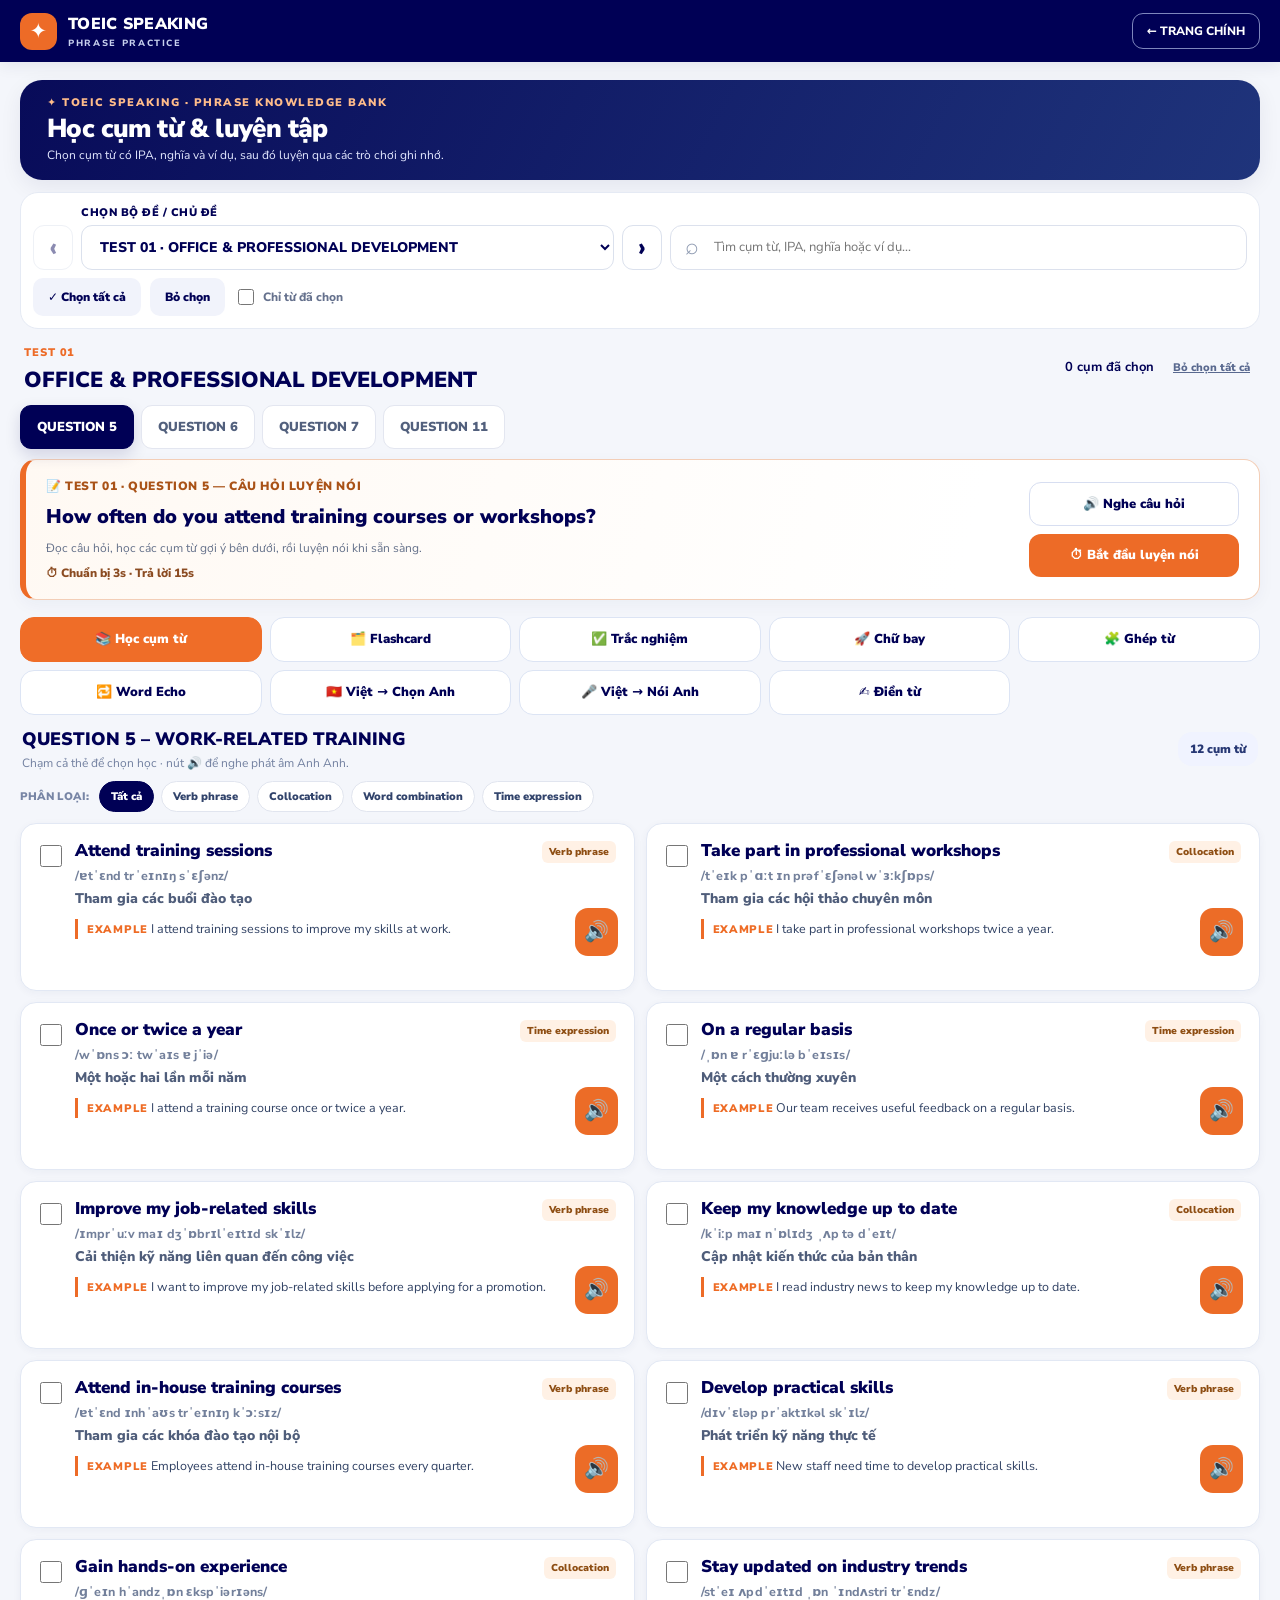
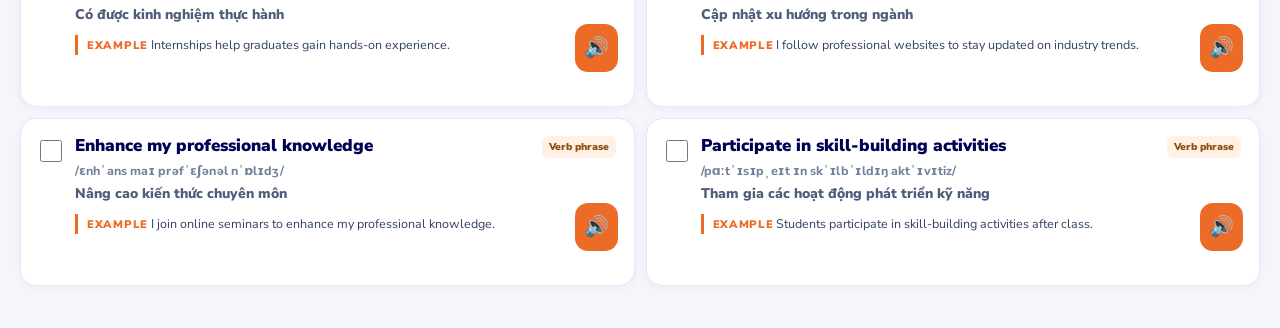
==== commit 03412594: "Add files via upload" ====
--- a/assets/phrase-games/index.html
+++ b/assets/phrase-games/index.html
@@ -1,3 +1,3 @@
-<!doctype html><html lang="vi"><head><meta charset="utf-8"><meta name="viewport" content="width=device-width, initial-scale=1"><meta name="theme-color" content="#000055"><title>TOEIC Speaking · Học cụm từ & Game ghi nhớ</title><link rel="preconnect" href="https://fonts.googleapis.com"><link rel="preconnect" href="https://fonts.gstatic.com" crossorigin><link href="https://fonts.googleapis.com/css2?family=Nunito+Sans:wght@400;500;600;700;800;900&display=swap" rel="stylesheet"><link rel="stylesheet" href="assets/css/phrase-games.css?v=20261101-topic-34-v1"><link rel="stylesheet" href="assets/css/phrase-compact.css?v=20261103-compact-v3"><link rel="stylesheet" href="assets/css/ielts-fly.css?v=20261103unified1"><link rel="stylesheet" href="assets/css/phrase-ielts-unified.css?v=20261103unified1"></head><body>
+<!doctype html><html lang="vi"><head><meta charset="utf-8"><meta name="viewport" content="width=device-width, initial-scale=1"><meta name="theme-color" content="#000055"><title>TOEIC Speaking · Học cụm từ & Game ghi nhớ</title><link rel="preconnect" href="https://fonts.googleapis.com"><link rel="preconnect" href="https://fonts.gstatic.com" crossorigin><link href="https://fonts.googleapis.com/css2?family=Nunito+Sans:wght@400;500;600;700;800;900&display=swap" rel="stylesheet"><link rel="stylesheet" href="assets/css/phrase-games.css?v=20261101-topic-34-v1"><link rel="stylesheet" href="assets/css/phrase-compact.css?v=20261103-compact-v3"><link rel="stylesheet" href="assets/css/ielts-fly.css?v=20261103-question-panel-visible-v3"><link rel="stylesheet" href="assets/css/phrase-ielts-unified.css?v=20261103-question-panel-visible-v3"></head><body>
 <div id="app"></div><div id="toast" class="toast" role="status" aria-live="polite"></div>
-<script src="assets/data/phrases.js?v=20261101-topic-34-v1"></script><script src="assets/data/phrases-topics-11-34.js?v=20261101-topic-34-v1"></script><script src="assets/data/phrase-learning-meta.js?v=20261103unified1"></script><script src="assets/js/ielts-word-echo-template.js?v=20261103unified1"></script><script src="assets/js/phrase-games.js?v=20261103unified1"></script></body></html>
+<script src="assets/data/phrases.js?v=20261101-topic-34-v1"></script><script src="assets/data/phrases-topics-11-34.js?v=20261101-topic-34-v1"></script><script src="assets/data/phrase-learning-meta.js?v=20261103-question-panel-visible-v3"></script><script src="assets/js/ielts-word-echo-template.js?v=20261103-question-panel-visible-v3"></script><script src="assets/data/phrase-question-text.js?v=20261103-question-panel-visible-v3"></script><script src="assets/js/phrase-games.js?v=20261103-question-panel-visible-v3"></script></body></html>
--- a/assets/phrase-games/assets/css/phrase-ielts-unified.css
+++ b/assets/phrase-games/assets/css/phrase-ielts-unified.css
@@ -118,3 +118,38 @@
   .selected-inline .mini-clear{display:none}
   .kb-cards-heading{align-items:flex-start}
 }
+
+
+/* CÂU HỎI & LUYỆN NÓI ĐẾM GIỜ – giữ nguyên font cũ */
+.practice-question{display:flex;justify-content:space-between;align-items:center;gap:18px;background:linear-gradient(110deg,#f3f5ff,#fffaf6);border:1px solid #e3e8f5;border-left:5px solid #f07528;border-radius:16px;padding:16px 19px;margin:8px 0 14px}
+.practice-question-copy{flex:1;min-width:0}.practice-eyebrow{color:#f07528;font-size:11px;font-weight:950;letter-spacing:.85px}.practice-question-text{font-size:19px;color:#000055;font-weight:950;line-height:1.4;margin:6px 0}.practice-question p{font-size:12px;color:#60708d;line-height:1.5;margin:0}
+.practice-question-buttons{display:flex;flex-direction:column;min-width:195px;gap:8px;flex-shrink:0}.practice-start,.practice-secondary{background:#f07328;color:white;border:0;border-radius:12px;padding:12px;font-weight:900;cursor:pointer;font-family:inherit;font-size:13px}.practice-secondary{background:#fff;border:1px solid #d7def1;color:#000055}.practice-start:hover{background:#db5d16}
+.timed-practice-page{max-width:1180px!important;padding-bottom:48px!important}.practice-back{margin:16px 0}.timed-practice-card{border-radius:22px;border:1px solid #e2e8f5;background:#fff;padding:26px;box-shadow:0 8px 25px #0000550b}.practice-topline{font-weight:900;letter-spacing:1px;font-size:12px;color:#ed6b27}.practice-current{margin-top:16px;color:#64718e;font-weight:850;font-size:13px}.timed-practice-card h2{color:#000055;font-weight:950;font-size:clamp(20px,3.2vw,30px);line-height:1.45;margin:8px 0 15px}.practice-source-note{border:1px solid #f4ddc7;background:#fff9f3;border-radius:10px;color:#88501d;padding:10px 13px;font-size:13px;line-height:1.5;margin-bottom:15px}
+.practice-clock-panel{text-align:center;background:linear-gradient(120deg,#081052,#243b85);color:white;padding:25px 14px;border-radius:20px}.clock-stage{font-size:13px;font-weight:900;letter-spacing:1.7px;color:#ffcca7}.practice-clock{font-size:clamp(54px,10vw,102px);font-variant-numeric:tabular-nums;line-height:1.18;font-weight:1000;letter-spacing:-2px;margin:10px 0}.practice-progress{height:7px;background:#ffffff38;border-radius:99px;max-width:480px;margin:0 auto 15px;overflow:hidden}.practice-progress>span{display:block;height:100%;background:#ff772e;transition:width .15s}.practice-presets{font-size:13px;color:#dce5ff}.practice-settings{display:flex;gap:12px;justify-content:center;flex-wrap:wrap;margin:16px 0}.practice-settings label{font-size:13px;font-weight:900;color:#000055;display:flex;gap:9px;align-items:center}.practice-settings input{font-family:inherit;font-weight:850;width:76px;padding:10px;border:1px solid #d5def1;border-radius:9px}.practice-controls{display:flex;justify-content:center;gap:10px;flex-wrap:wrap;margin:12px 0}.practice-recording{margin-top:14px;padding-top:14px;border-top:1px solid #e7ebf5;display:flex;align-items:center;gap:10px;flex-wrap:wrap}.practice-recording span{color:#64718e;font-size:12px}.practice-recording audio{max-width:100%}
+.practice-helpers{border:1px solid #e3e7f0;background:#fff;margin-top:16px;padding:22px;border-radius:18px}.practice-helpers h3{margin:0;color:#000055;font-size:19px}.practice-helpers p{color:#60718b;margin:8px 0 12px;font-size:12px}.practice-phrase-grid{display:grid;grid-template-columns:repeat(2,minmax(0,1fr));gap:10px}.practice-phrase{background:#f8f9ff;border:1px solid #e3e8f7;padding:12px;border-radius:12px;display:flex;flex-direction:column;gap:5px}.practice-phrase strong{font-weight:900;color:#000055}.practice-phrase small{color:#62708a}
+@media(max-width:760px){.practice-question{flex-direction:column;align-items:stretch;padding:12px;margin:5px 0 10px}.practice-question-buttons{min-width:0;flex-direction:row}.practice-question-buttons>*{flex:1}.practice-question-text{font-size:15px}.practice-question p{font-size:11px}.timed-practice-card{padding:15px}.practice-helpers{padding:15px}.practice-phrase-grid{grid-template-columns:1fr}.practice-controls .btn{flex:1}.practice-recording{align-items:flex-start}}
+@media(max-width:420px){.practice-question-buttons{flex-direction:column}}
+
+
+/* v3 — FIX: keep the complete English question visibly above vocabulary games. */
+.phrase-workspace #questionPreview.practice-question-prominent{
+  display:flex!important;visibility:visible!important;opacity:1!important;
+  border:1px solid #f3ceb7;border-left:6px solid #ed6b27;
+  background:linear-gradient(105deg,#fff9f3 0%,#ffffff 76%);
+  border-radius:16px;box-shadow:0 5px 17px #1725680b;
+  padding:18px 20px;margin:10px 0 17px;
+}
+.phrase-workspace #questionPreview .practice-eyebrow{font-size:12px;color:#a95217;letter-spacing:.6px}
+.phrase-workspace #questionPreview .practice-question-text{font-size:clamp(18px,1.55vw,24px);line-height:1.4;font-weight:950;margin:9px 0 8px;color:#000055}
+.phrase-workspace #questionPreview .practice-question-hint{font-size:12px;color:#65718a;line-height:1.5}
+.phrase-workspace #questionPreview .practice-question-time{font-size:12px;color:#8b4b21;font-weight:850;margin-top:8px}
+.phrase-workspace #questionPreview .practice-question-buttons{min-width:210px}
+.phrase-workspace #questionPreview button{min-height:43px}
+.phrase-workspace #questionPreview .practice-start{background:#ed6b27;color:#fff}
+.phrase-workspace #questionPreview .practice-start:focus-visible,.phrase-workspace #questionPreview .practice-secondary:focus-visible{outline:3px solid #ffac6b;outline-offset:2px}
+@media(max-width:760px){
+ .phrase-workspace #questionPreview.practice-question-prominent{padding:14px 13px;margin:8px 0 12px;display:flex!important;flex-direction:column}
+ .phrase-workspace #questionPreview .practice-question-buttons{min-width:0;display:flex;flex-direction:row;gap:7px}
+ .phrase-workspace #questionPreview .practice-question-text{font-size:17px}
+}
+@media(max-width:430px){.phrase-workspace #questionPreview .practice-question-buttons{flex-direction:column}}
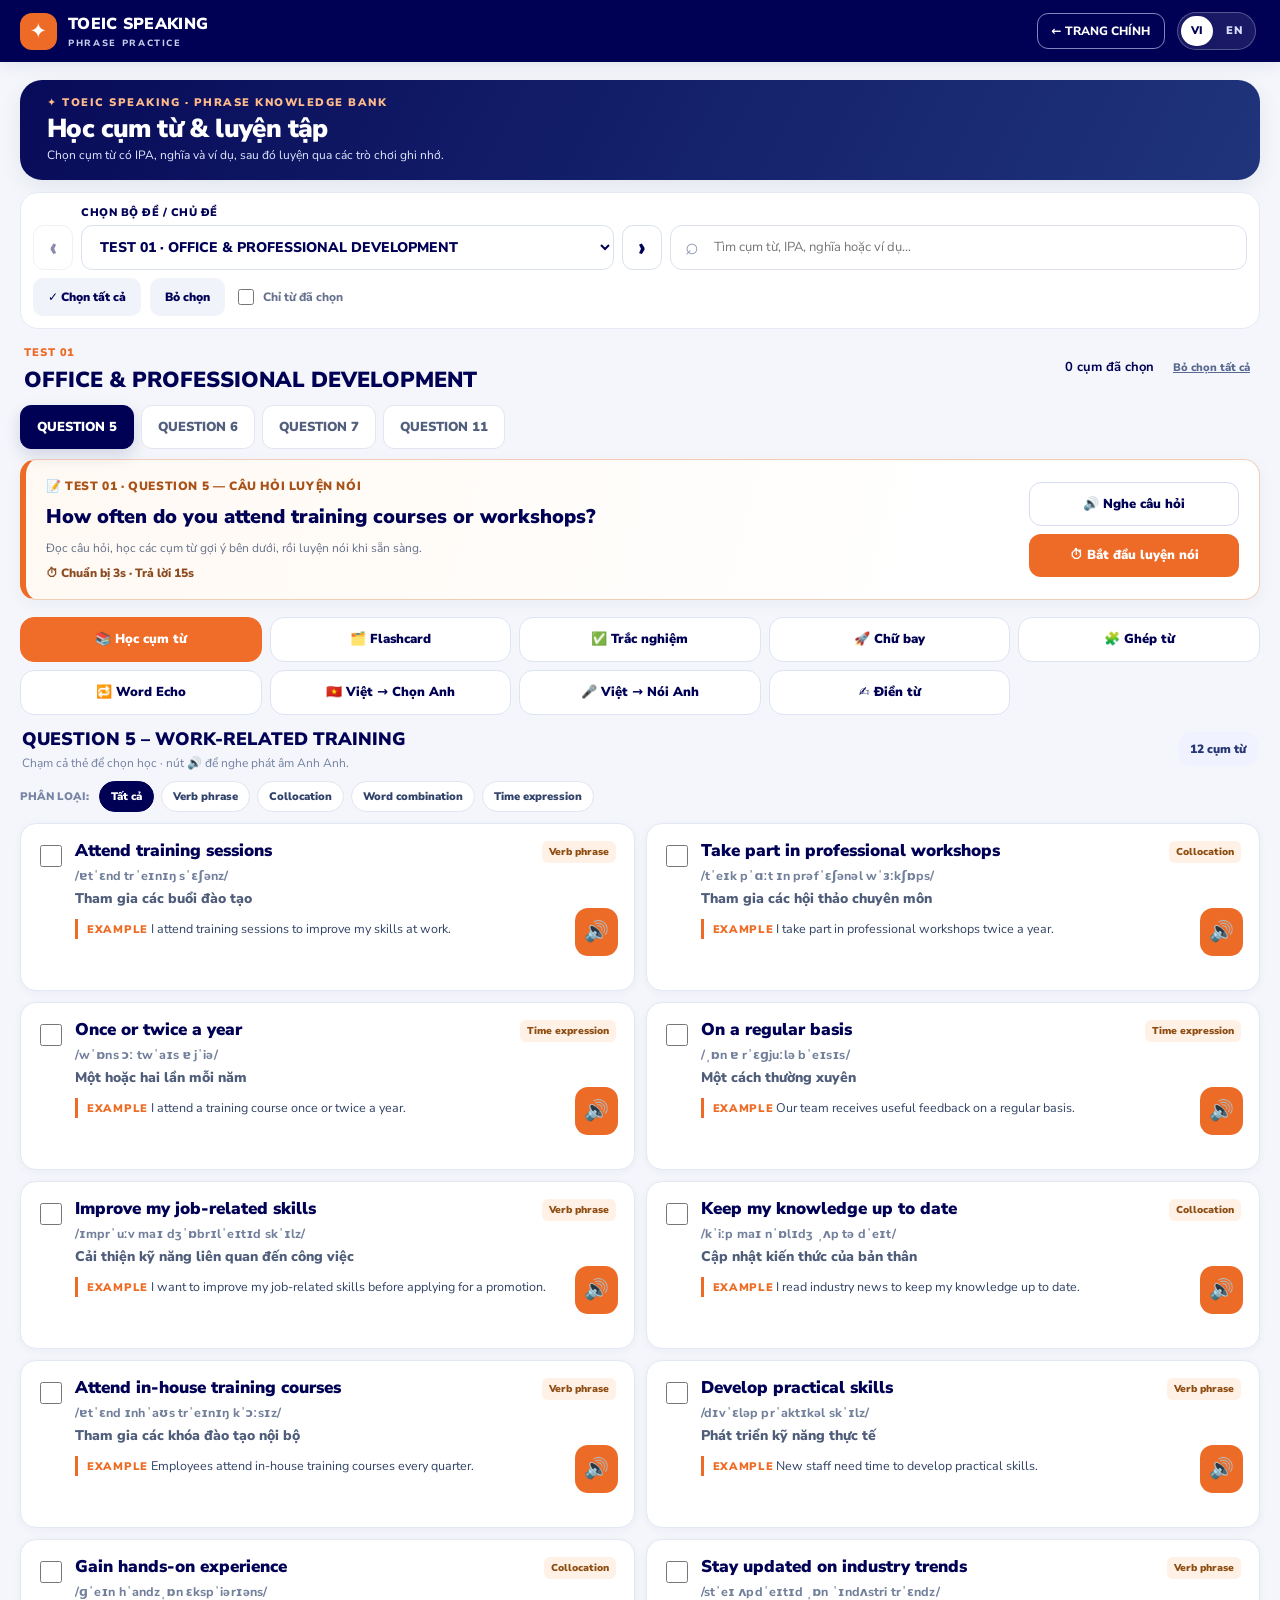
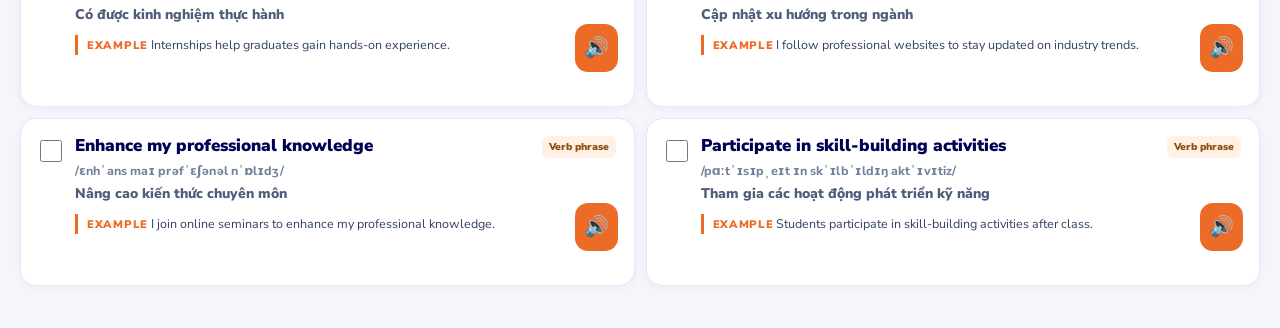
==== commit 9dbbe89c: "Add files via upload" ====
--- a/assets/phrase-games/index.html
+++ b/assets/phrase-games/index.html
@@ -1,3 +1,3 @@
-<!doctype html><html lang="vi"><head><meta charset="utf-8"><meta name="viewport" content="width=device-width, initial-scale=1"><meta name="theme-color" content="#000055"><title>TOEIC Speaking · Học cụm từ & Game ghi nhớ</title><link rel="preconnect" href="https://fonts.googleapis.com"><link rel="preconnect" href="https://fonts.gstatic.com" crossorigin><link href="https://fonts.googleapis.com/css2?family=Nunito+Sans:wght@400;500;600;700;800;900&display=swap" rel="stylesheet"><link rel="stylesheet" href="assets/css/phrase-games.css?v=20261101-topic-34-v1"><link rel="stylesheet" href="assets/css/phrase-compact.css?v=20261103-compact-v3"><link rel="stylesheet" href="assets/css/ielts-fly.css?v=20261103-question-panel-visible-v3"><link rel="stylesheet" href="assets/css/phrase-ielts-unified.css?v=20261103-question-panel-visible-v3"></head><body>
+<!doctype html><html lang="vi"><head><meta charset="utf-8"><meta name="viewport" content="width=device-width, initial-scale=1"><meta name="theme-color" content="#000055"><title>TOEIC Speaking · Học cụm từ & Game ghi nhớ</title><link rel="preconnect" href="https://fonts.googleapis.com"><link rel="preconnect" href="https://fonts.gstatic.com" crossorigin><link href="https://fonts.googleapis.com/css2?family=Nunito+Sans:wght@400;500;600;700;800;900&display=swap" rel="stylesheet"><link rel="stylesheet" href="assets/css/phrase-games.css?v=20261101-topic-34-v1"><link rel="stylesheet" href="assets/css/phrase-compact.css?v=20261103-compact-v3"><link rel="stylesheet" href="assets/css/ielts-fly.css?v=20261103-speech-script-v1"><link rel="stylesheet" href="assets/css/phrase-ielts-unified.css?v=20261103-speech-script-v1"><link rel="stylesheet" href="../css/ui-language.css?v=20261105-v1"></head><body>
 <div id="app"></div><div id="toast" class="toast" role="status" aria-live="polite"></div>
-<script src="assets/data/phrases.js?v=20261101-topic-34-v1"></script><script src="assets/data/phrases-topics-11-34.js?v=20261101-topic-34-v1"></script><script src="assets/data/phrase-learning-meta.js?v=20261103-question-panel-visible-v3"></script><script src="assets/js/ielts-word-echo-template.js?v=20261103-question-panel-visible-v3"></script><script src="assets/data/phrase-question-text.js?v=20261103-question-panel-visible-v3"></script><script src="assets/js/phrase-games.js?v=20261103-question-panel-visible-v3"></script></body></html>
+<script src="assets/data/phrases.js?v=20261101-topic-34-v1"></script><script src="assets/data/phrases-topics-11-34.js?v=20261101-topic-34-v1"></script><script src="assets/data/phrase-learning-meta.js?v=20261103-speech-script-v1"></script><script src="assets/js/ielts-word-echo-template.js?v=20261103-speech-script-v1"></script><script src="assets/data/phrase-question-text.js?v=20261103-speech-script-v1"></script><script src="assets/js/phrase-games.js?v=20261103-speech-script-v1"></script><script src="../js/ui-language.js?v=20261105-v1"></script></body></html>
--- a/assets/phrase-games/assets/css/phrase-ielts-unified.css
+++ b/assets/phrase-games/assets/css/phrase-ielts-unified.css
@@ -153,3 +153,73 @@
  .phrase-workspace #questionPreview .practice-question-text{font-size:17px}
 }
 @media(max-width:430px){.phrase-workspace #questionPreview .practice-question-buttons{flex-direction:column}}
+
+/* Speech-to-text answer review — only in timed practice, preserves existing TOEIC styles. */
+.practice-auto{display:flex;gap:11px;align-items:flex-start;margin:13px 0 19px;padding:13px 15px;background:#f3f6ff;border:1px solid #dae2f5;border-radius:13px;color:#000055;cursor:pointer}
+.practice-auto input{width:19px;height:19px;accent-color:#ed7028;margin-top:2px;flex:none}
+.practice-auto span{display:flex;flex-direction:column;gap:4px}.practice-auto strong{font-size:14px;font-weight:900}.practice-auto small{color:#667590;font-size:12px;line-height:1.5}
+.practice-review{background:#fbfcff;border:1px solid #dbe3f4;border-radius:18px;padding:22px;margin-top:22px}
+.practice-review-header{display:flex;align-items:center;justify-content:space-between;gap:14px;flex-wrap:wrap}
+.practice-review-header h3{font-size:20px;font-weight:950;color:#000055;margin:0 0 4px}
+.practice-review-header p{font-size:13px;color:#65758e;margin:0}
+.practice-indicator{font-size:12px;font-weight:900;color:#e26d28;background:#fff1e8;border:1px solid #ffd5ba;border-radius:22px;padding:7px 12px}
+.practice-review .practice-recording{display:flex;align-items:center;padding:12px 0;flex-wrap:wrap;border-top:0;margin-top:5px}
+.practice-review .practice-recording span{font-size:13px;line-height:1.5;flex:1}
+.practice-audio-player{display:flex;gap:12px;align-items:center;margin:5px 0 20px;flex-wrap:wrap}
+.practice-audio-player audio{width:min(100%,460px);min-width:210px;flex:1;height:45px}
+.practice-audio-player audio[hidden]{display:none}
+.practice-audio-player button{white-space:nowrap}
+.practice-script-label{display:block;font-size:13px;font-weight:950;color:#000055;letter-spacing:.2px;margin-bottom:9px}
+#practiceTranscript{display:block;box-sizing:border-box;width:100%;border:1.5px solid #d1daf0;border-radius:13px;background:#fff;color:#000055;font-family:inherit;font-size:17px;line-height:1.75;padding:16px;min-height:178px;resize:vertical}
+#practiceTranscript:focus{outline:2px solid #e8752c;outline-offset:1px}
+#practiceTranscript[readonly]{background:#fafbff}
+.practice-interim{min-height:15px;color:#ed7028;font-size:13px;line-height:1.5;font-style:italic;margin-top:6px}
+.practice-speech-status{font-size:12px;color:#5f6f8c;line-height:1.5;margin:5px 0 12px}
+.practice-script-actions{display:flex;gap:8px;flex-wrap:wrap}
+.practice-script-actions .btn{font-size:12px;padding:9px 12px}
+.practice-privacy{font-size:11px!important;color:#738099!important;line-height:1.65;margin:15px 0 0}
+@media (max-width:760px){.practice-review{padding:14px}.practice-review-header h3{font-size:17px}.practice-audio-player audio{min-width:0;width:100%;flex-basis:100%}.practice-script-actions .btn{flex:1 1 44%}#practiceTranscript{font-size:16px;min-height:185px}.practice-review .practice-recording{display:grid;grid-template-columns:repeat(2,minmax(0,1fr));gap:8px}.practice-review .practice-recording .btn{width:100%;min-width:0;white-space:normal;font-size:12px}.practice-review .practice-recording span{grid-column:1/-1;min-width:0;line-height:1.5}.practice-controls{display:grid;grid-template-columns:repeat(2,minmax(0,1fr));gap:8px}.practice-controls .btn{min-width:0;white-space:normal;line-height:1.4;font-size:12px}}
+
+
+/* Optimized timed speaking layout */
+.practice-layout-card{padding:22px}
+.practice-headbar{display:flex;justify-content:space-between;gap:18px;align-items:flex-start;margin-bottom:16px;flex-wrap:wrap}
+.practice-headcopy{flex:1 1 620px;min-width:0}
+.practice-headcopy h2{margin:8px 0 6px;font-size:clamp(18px,2.6vw,28px);line-height:1.3}
+.practice-headtools{display:flex;flex-direction:column;gap:10px;align-items:flex-end;min-width:220px}
+.practice-mini-time{padding:10px 14px;border-radius:12px;background:#f6f8fe;border:1px solid #dfe6f7;color:#000055;font-size:13px;font-weight:850;text-align:right}
+.practice-main-grid{display:grid;grid-template-columns:minmax(0,1.1fr) minmax(300px,.9fr);gap:16px;align-items:stretch}
+.practice-clock-wrap,.practice-side-panel{display:flex;flex-direction:column;gap:14px}
+.practice-clock-panel{height:100%;display:flex;flex-direction:column;justify-content:center;min-height:265px;padding:20px 14px}
+.practice-clock{font-size:clamp(48px,8vw,92px);margin:6px 0}
+.practice-progress{margin:0 auto 10px}
+.practice-controls-primary{margin:0;justify-content:stretch}
+.practice-controls-primary .btn{flex:1 1 0}
+.practice-settings-card,.practice-mini-helpers{border:1px solid #dfe6f7;background:#fbfcff;border-radius:16px;padding:14px}
+.practice-settings-title{font-size:14px;font-weight:950;color:#000055;margin-bottom:10px}
+.practice-settings{justify-content:flex-start;margin:0;gap:10px}
+.practice-settings label{flex:1 1 0;display:flex;flex-direction:column;align-items:flex-start;gap:6px;font-size:12px}
+.practice-settings input{width:100%}
+.practice-auto-compact{margin:0}
+.practice-mini-helpers p{margin:0 0 10px;color:#66748f;font-size:12px;line-height:1.5}
+.practice-mini-chip-list{display:flex;flex-wrap:wrap;gap:8px}
+.practice-mini-chip{display:inline-flex;align-items:center;padding:8px 10px;border-radius:999px;background:#eef3ff;border:1px solid #d8e1fb;color:#000055;font-size:12px;font-weight:800;line-height:1.35}
+.practice-review{margin-top:16px}
+.practice-script-actions{display:flex;flex-wrap:wrap;gap:8px}
+.practice-script-actions .btn{flex:1 1 180px}
+@media (max-width:900px){
+ .practice-main-grid{grid-template-columns:1fr}
+ .practice-headtools{width:100%;align-items:stretch}
+ .practice-mini-time{text-align:left}
+}
+@media (max-width:760px){
+ .practice-layout-card{padding:14px}
+ .practice-headbar{gap:12px;margin-bottom:12px}
+ .practice-headcopy h2{font-size:clamp(18px,6vw,24px)}
+ .practice-headtools{min-width:0}
+ .practice-main-grid{gap:12px}
+ .practice-clock-panel{min-height:220px;padding:18px 12px}
+ .practice-settings{grid-template-columns:1fr 1fr;display:grid}
+ .practice-controls-primary{display:grid;grid-template-columns:1fr 1fr;gap:8px}
+ .practice-mini-chip{width:100%;justify-content:flex-start;border-radius:12px}
+}
--- a/assets/css/ui-language.css
+++ b/assets/css/ui-language.css
@@ -0,0 +1,19 @@
+/* Compact VN/EN control, independent of website's existing fonts and layout */
+.toeic-lang-switch{display:inline-flex;align-items:center;gap:3px;padding:3px;background:#edf1fb;border:1px solid #dce3f1;border-radius:999px;white-space:nowrap;flex-shrink:0;z-index:2}
+.toeic-lang-switch button{border:0;border-radius:999px;background:transparent;color:#67738d;font-family:inherit;font-weight:900;font-size:11px;min-height:30px;padding:4px 10px;cursor:pointer;letter-spacing:.03em;line-height:1.15}
+.toeic-lang-switch button[aria-pressed="true"]{background:#000055;color:#fff;box-shadow:0 3px 9px #00005519}
+.toeic-lang-switch button:focus-visible{outline:2px solid #f05a00;outline-offset:2px}
+.modebar .toeic-lang-switch,.topbar .toeic-lang-switch{background:#ffffff19;border-color:#ffffff45}
+.modebar .toeic-lang-switch button,.topbar .toeic-lang-switch button{color:#d9e1ff}
+.modebar .toeic-lang-switch button[aria-pressed="true"],.topbar .toeic-lang-switch button[aria-pressed="true"]{background:white;color:#000055}
+.hubMinimalTop>.toeic-lang-switch{margin-left:auto}
+.lexTop .toeic-lang-switch{margin-left:9px}
+.topbar .toeic-lang-switch{margin-right:4px}
+@media(max-width:720px){
+ .toeic-lang-switch{padding:2px;gap:1px}
+ .toeic-lang-switch button{min-height:28px;padding:4px 7px;font-size:10px}
+ .lexTop .toeic-lang-switch{margin-left:2px}
+ .modebar .toeic-lang-switch{margin-left:auto}
+ .topbar .top-right{gap:4px}
+ .topbar .top-back{padding:7px 7px}
+}
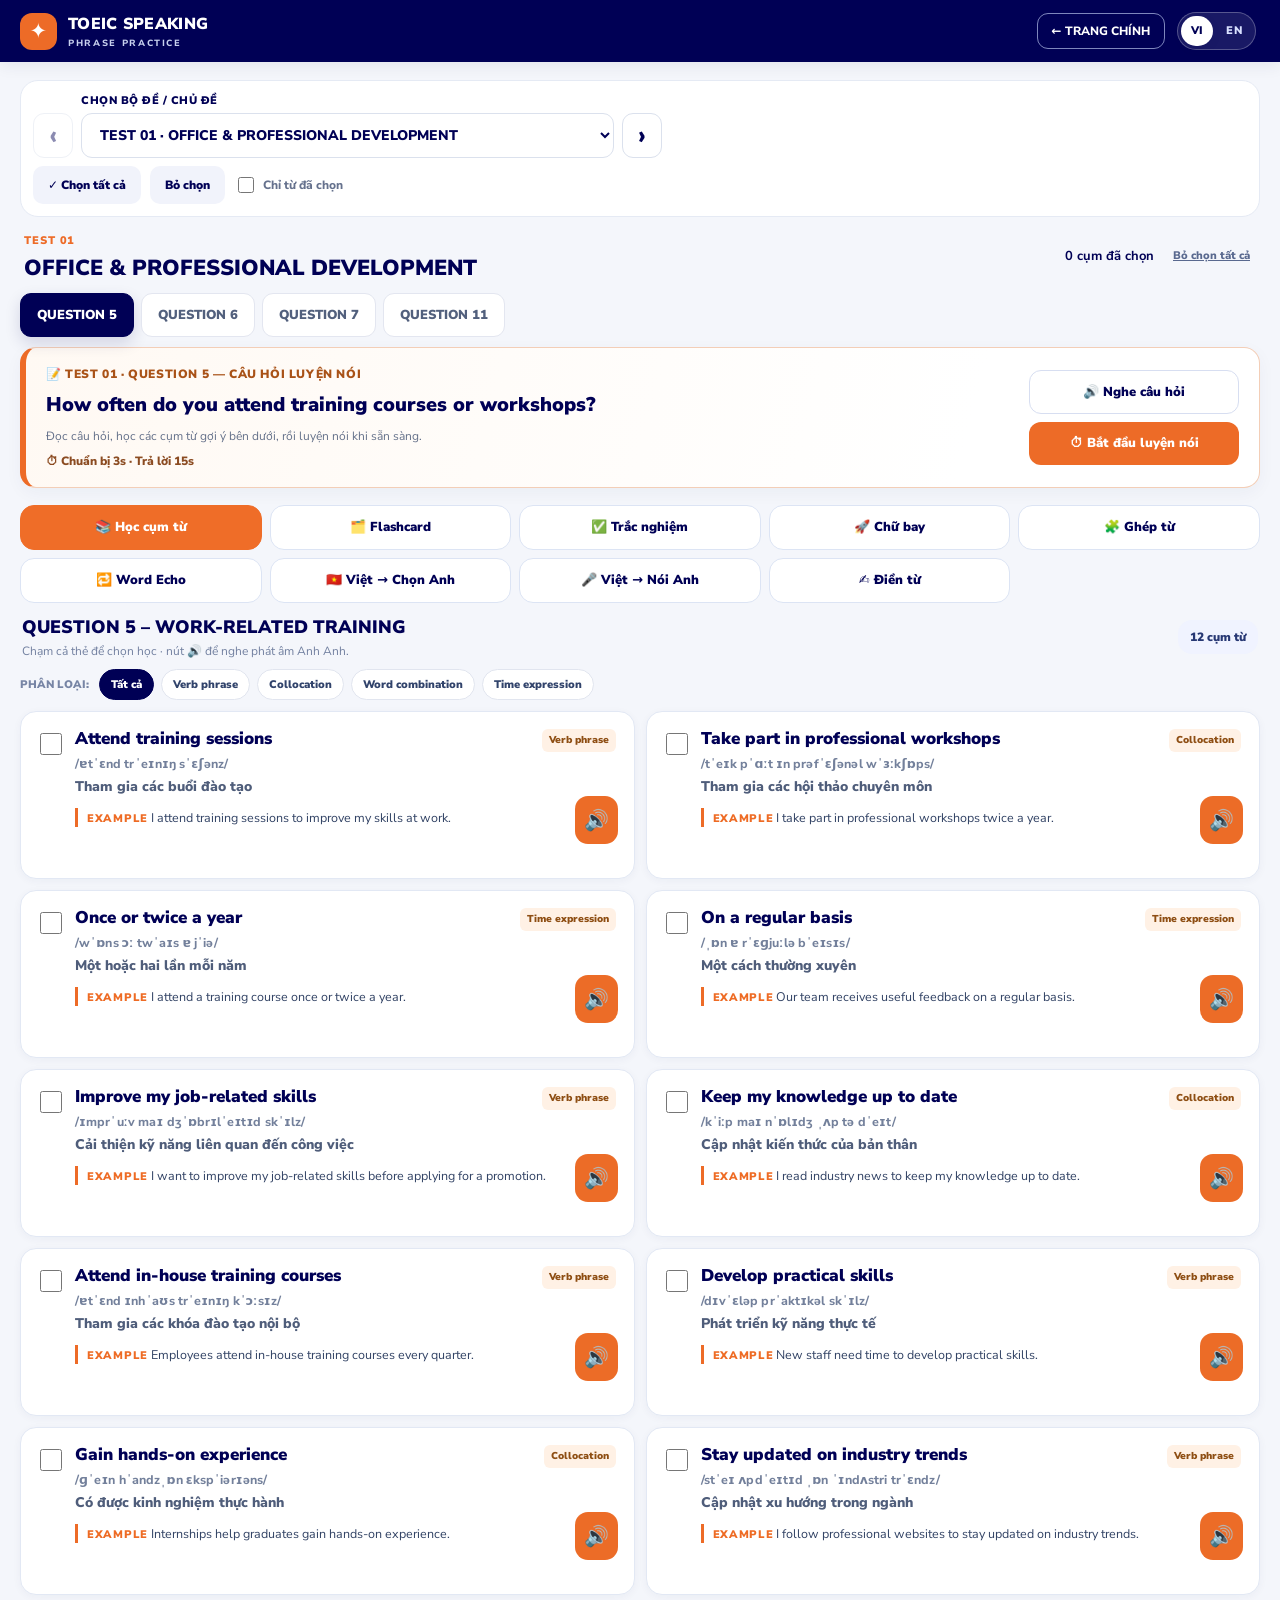
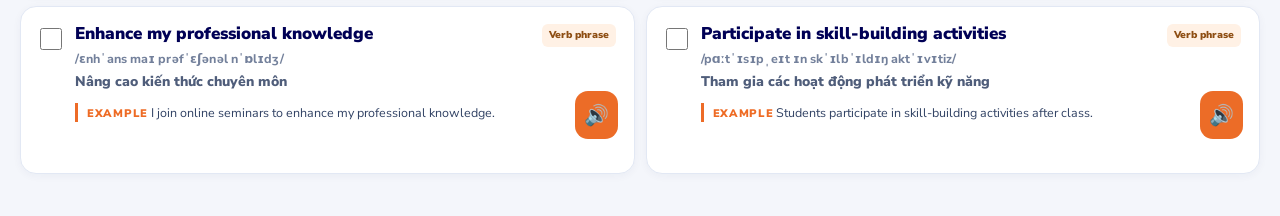
==== commit e14b1a57: "Add files via upload" ====
--- a/assets/phrase-games/index.html
+++ b/assets/phrase-games/index.html
@@ -1,3 +1,3 @@
-<!doctype html><html lang="vi"><head><meta charset="utf-8"><meta name="viewport" content="width=device-width, initial-scale=1"><meta name="theme-color" content="#000055"><title>TOEIC Speaking · Học cụm từ & Game ghi nhớ</title><link rel="preconnect" href="https://fonts.googleapis.com"><link rel="preconnect" href="https://fonts.gstatic.com" crossorigin><link href="https://fonts.googleapis.com/css2?family=Nunito+Sans:wght@400;500;600;700;800;900&display=swap" rel="stylesheet"><link rel="stylesheet" href="assets/css/phrase-games.css?v=20261101-topic-34-v1"><link rel="stylesheet" href="assets/css/phrase-compact.css?v=20261103-compact-v3"><link rel="stylesheet" href="assets/css/ielts-fly.css?v=20261103-speech-script-v1"><link rel="stylesheet" href="assets/css/phrase-ielts-unified.css?v=20261103-speech-script-v1"><link rel="stylesheet" href="../css/ui-language.css?v=20261105-v1"></head><body>
+<!doctype html><html lang="vi"><head><meta charset="utf-8"><meta name="viewport" content="width=device-width, initial-scale=1"><meta name="theme-color" content="#000055"><title>TOEIC Speaking · Học cụm từ & Game ghi nhớ</title><link rel="preconnect" href="https://fonts.googleapis.com"><link rel="preconnect" href="https://fonts.gstatic.com" crossorigin><link href="https://fonts.googleapis.com/css2?family=Nunito+Sans:wght@400;500;600;700;800;900&display=swap" rel="stylesheet"><link rel="stylesheet" href="assets/css/phrase-games.css?v=20261101-topic-34-v1"><link rel="stylesheet" href="assets/css/phrase-compact.css?v=20261103-compact-v3"><link rel="stylesheet" href="assets/css/ielts-fly.css?v=20261103-speech-script-v1"><link rel="stylesheet" href="assets/css/phrase-ielts-unified.css?v=20261103-speech-script-v1"><link rel="stylesheet" href="../css/ui-language.css?v=20261105-v1"><link rel="stylesheet" href="assets/css/phrase-minimal-overrides.css?v=20261120-remove-intro-search"></head><body>
 <div id="app"></div><div id="toast" class="toast" role="status" aria-live="polite"></div>
 <script src="assets/data/phrases.js?v=20261101-topic-34-v1"></script><script src="assets/data/phrases-topics-11-34.js?v=20261101-topic-34-v1"></script><script src="assets/data/phrase-learning-meta.js?v=20261103-speech-script-v1"></script><script src="assets/js/ielts-word-echo-template.js?v=20261103-speech-script-v1"></script><script src="assets/data/phrase-question-text.js?v=20261103-speech-script-v1"></script><script src="assets/js/phrase-games.js?v=20261103-speech-script-v1"></script><script src="../js/ui-language.js?v=20261105-v1"></script></body></html>
--- a/assets/phrase-games/assets/css/phrase-minimal-overrides.css
+++ b/assets/phrase-games/assets/css/phrase-minimal-overrides.css
@@ -0,0 +1,24 @@
+/* Henry TOEIC Phrase Practice — remove the sections marked in the user's screenshots.
+   Keep the topic/test selector, selection controls, question tabs, phrase content and games. */
+.kb-hero,
+.search-wrap {
+  display: none !important;
+}
+
+/* Close the vertical gaps left by the removed intro and search field. */
+.kb-layout,
+.kb-main,
+.kb-controls,
+.kb-toolbar {
+  margin-top: 0;
+}
+
+@media (max-width: 700px) {
+  .kb-hero,
+  .search-wrap {
+    display: none !important;
+  }
+  .topic-switch {
+    margin-top: 0 !important;
+  }
+}
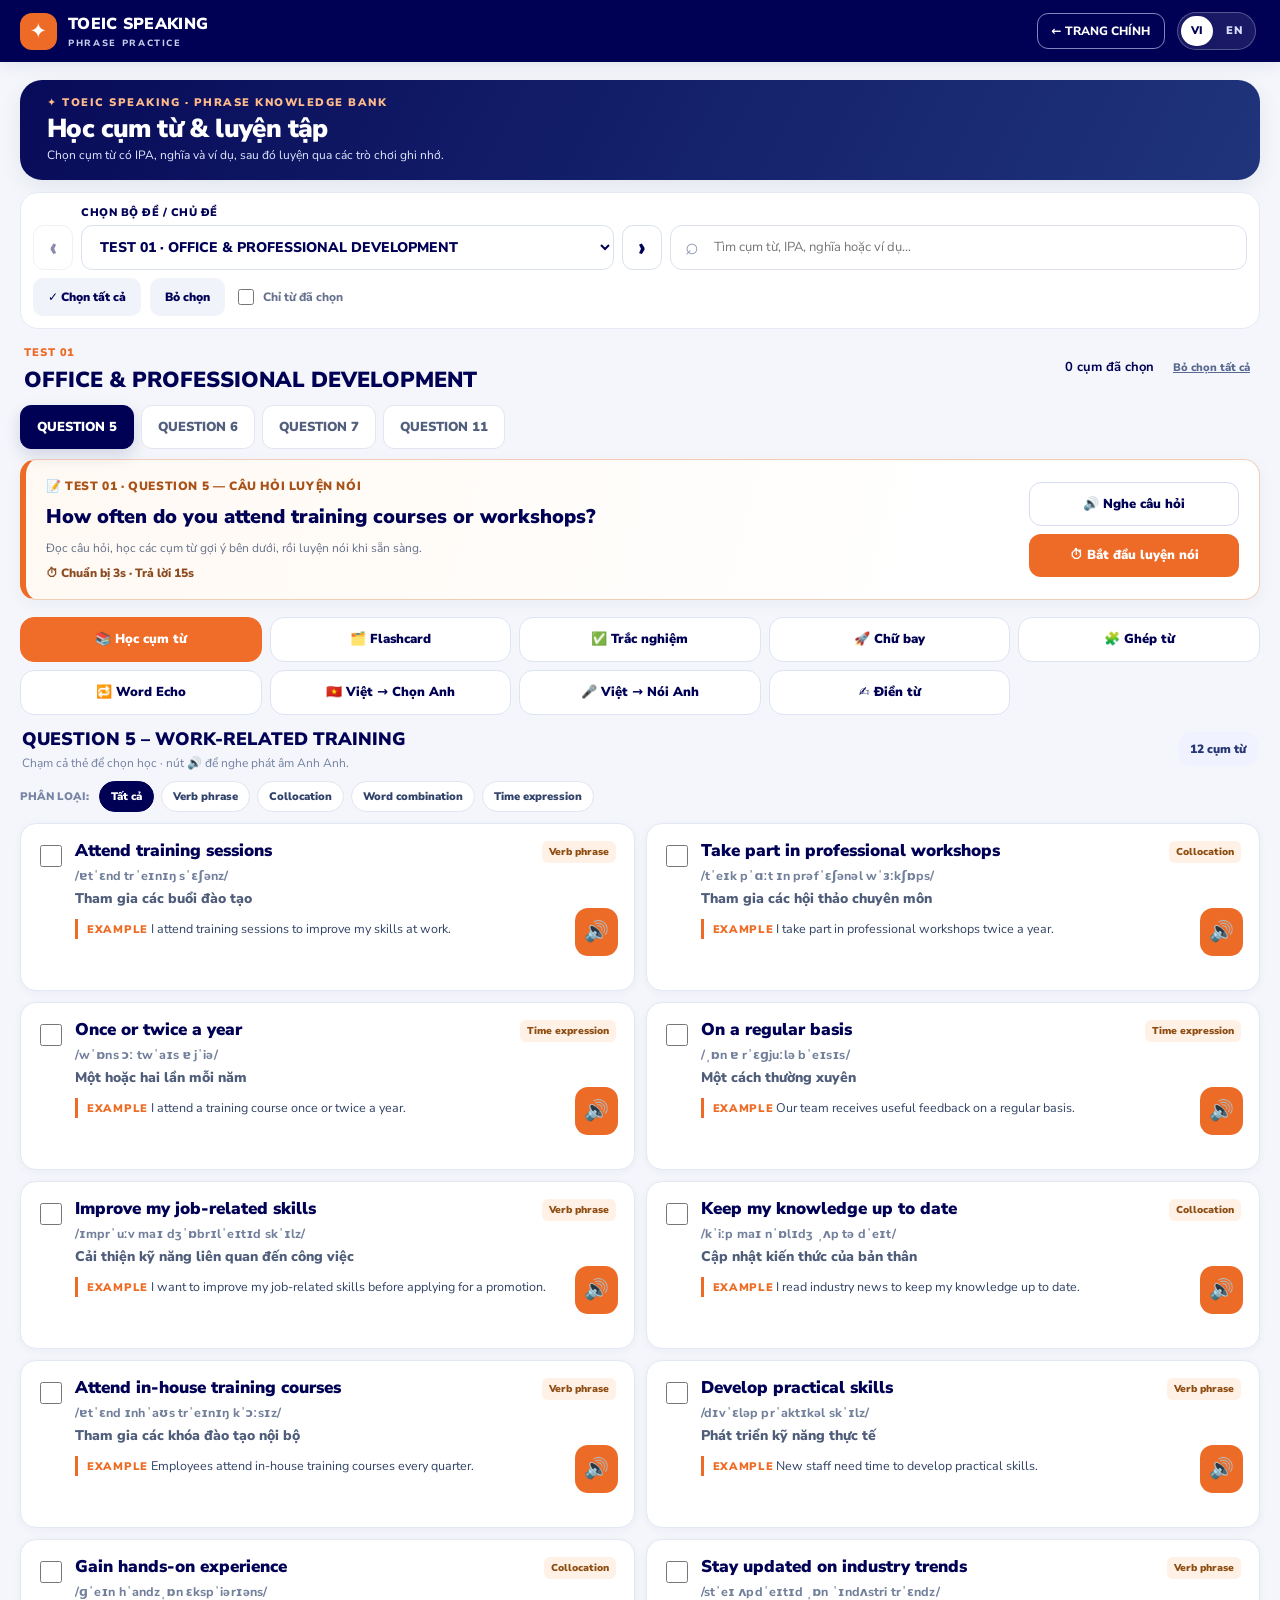
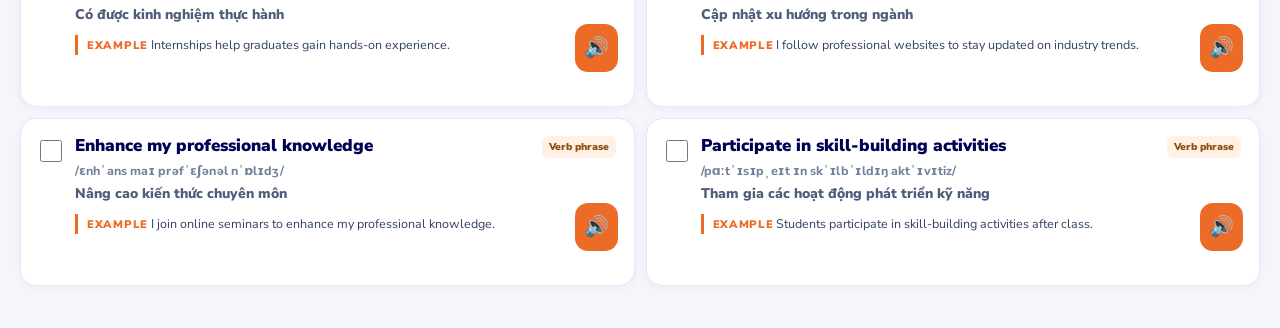
==== commit 968c0a02: "Add files via upload" ====
--- a/assets/phrase-games/index.html
+++ b/assets/phrase-games/index.html
@@ -1,3 +1,3 @@
-<!doctype html><html lang="vi"><head><meta charset="utf-8"><meta name="viewport" content="width=device-width, initial-scale=1"><meta name="theme-color" content="#000055"><title>TOEIC Speaking · Học cụm từ & Game ghi nhớ</title><link rel="preconnect" href="https://fonts.googleapis.com"><link rel="preconnect" href="https://fonts.gstatic.com" crossorigin><link href="https://fonts.googleapis.com/css2?family=Nunito+Sans:wght@400;500;600;700;800;900&display=swap" rel="stylesheet"><link rel="stylesheet" href="assets/css/phrase-games.css?v=20261101-topic-34-v1"><link rel="stylesheet" href="assets/css/phrase-compact.css?v=20261103-compact-v3"><link rel="stylesheet" href="assets/css/ielts-fly.css?v=20261103-speech-script-v1"><link rel="stylesheet" href="assets/css/phrase-ielts-unified.css?v=20261103-speech-script-v1"><link rel="stylesheet" href="../css/ui-language.css?v=20261105-v1"><link rel="stylesheet" href="assets/css/phrase-minimal-overrides.css?v=20261120-remove-intro-search"></head><body>
+<!doctype html><html lang="vi"><head><meta charset="utf-8"><meta name="viewport" content="width=device-width, initial-scale=1"><meta name="theme-color" content="#000055"><title>TOEIC Speaking · Học cụm từ & Game ghi nhớ</title><link rel="preconnect" href="https://fonts.googleapis.com"><link rel="preconnect" href="https://fonts.gstatic.com" crossorigin><link href="https://fonts.googleapis.com/css2?family=Nunito+Sans:wght@400;500;600;700;800;900&display=swap" rel="stylesheet"><link rel="stylesheet" href="assets/css/phrase-games.css?v=20261101-topic-34-v1"><link rel="stylesheet" href="assets/css/phrase-compact.css?v=20261103-compact-v3"><link rel="stylesheet" href="assets/css/ielts-fly.css?v=20261103-speech-script-v1"><link rel="stylesheet" href="assets/css/phrase-ielts-unified.css?v=20261103-speech-script-v1"><link rel="stylesheet" href="../css/ui-language.css?v=20261105-v1"></head><body>
 <div id="app"></div><div id="toast" class="toast" role="status" aria-live="polite"></div>
 <script src="assets/data/phrases.js?v=20261101-topic-34-v1"></script><script src="assets/data/phrases-topics-11-34.js?v=20261101-topic-34-v1"></script><script src="assets/data/phrase-learning-meta.js?v=20261103-speech-script-v1"></script><script src="assets/js/ielts-word-echo-template.js?v=20261103-speech-script-v1"></script><script src="assets/data/phrase-question-text.js?v=20261103-speech-script-v1"></script><script src="assets/js/phrase-games.js?v=20261103-speech-script-v1"></script><script src="../js/ui-language.js?v=20261105-v1"></script></body></html>
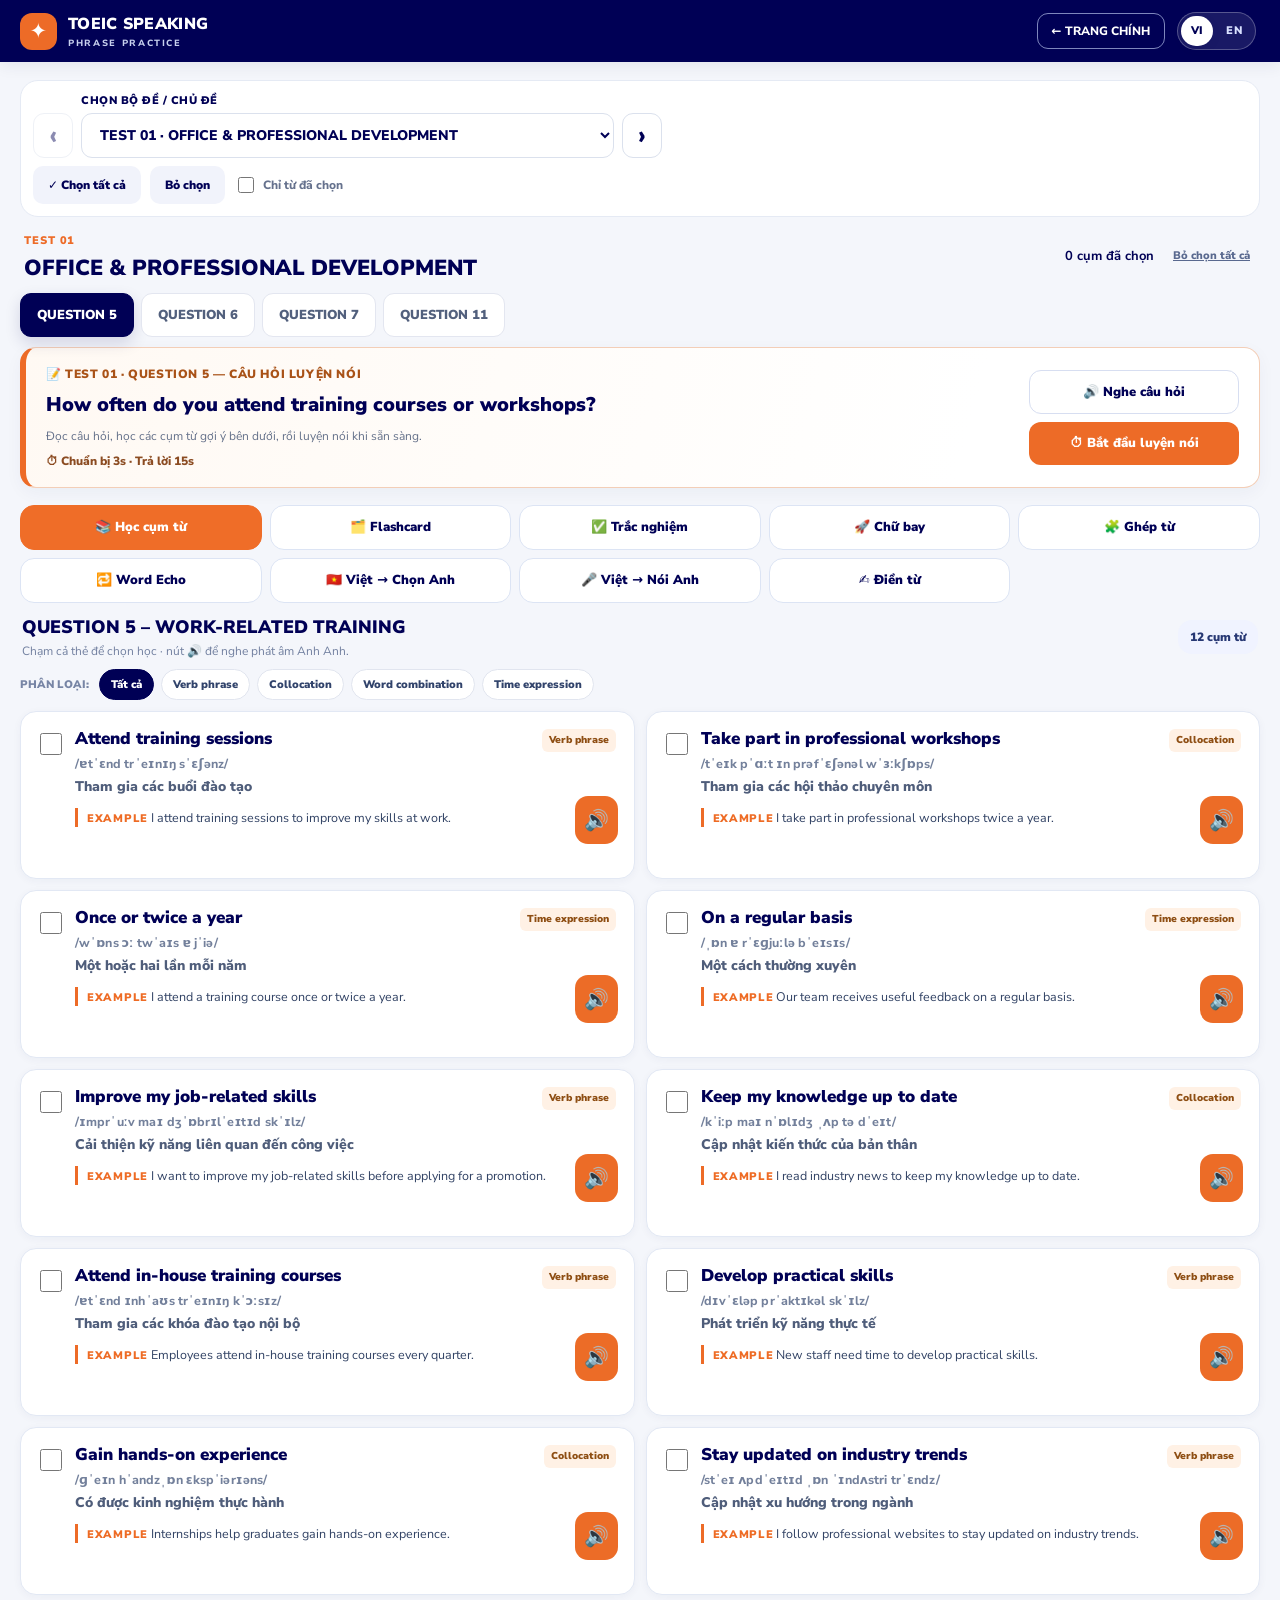
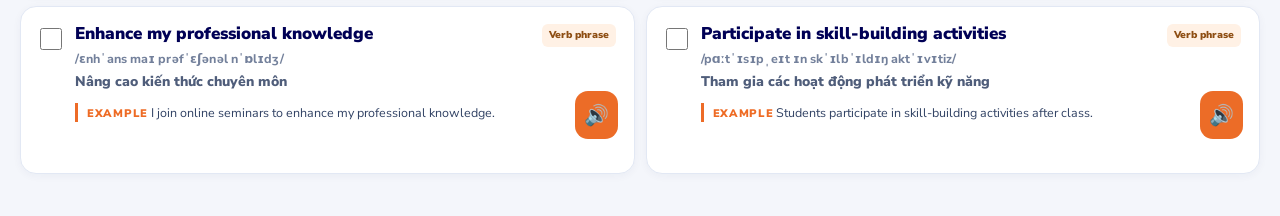
==== commit b89527b0: "Add files via upload" ====
--- a/assets/phrase-games/index.html
+++ b/assets/phrase-games/index.html
@@ -1,3 +1,3 @@
-<!doctype html><html lang="vi"><head><meta charset="utf-8"><meta name="viewport" content="width=device-width, initial-scale=1"><meta name="theme-color" content="#000055"><title>TOEIC Speaking · Học cụm từ & Game ghi nhớ</title><link rel="preconnect" href="https://fonts.googleapis.com"><link rel="preconnect" href="https://fonts.gstatic.com" crossorigin><link href="https://fonts.googleapis.com/css2?family=Nunito+Sans:wght@400;500;600;700;800;900&display=swap" rel="stylesheet"><link rel="stylesheet" href="assets/css/phrase-games.css?v=20261101-topic-34-v1"><link rel="stylesheet" href="assets/css/phrase-compact.css?v=20261103-compact-v3"><link rel="stylesheet" href="assets/css/ielts-fly.css?v=20261103-speech-script-v1"><link rel="stylesheet" href="assets/css/phrase-ielts-unified.css?v=20261103-speech-script-v1"><link rel="stylesheet" href="../css/ui-language.css?v=20261105-v1"></head><body>
+<!doctype html><html lang="vi"><head><meta charset="utf-8"><meta name="viewport" content="width=device-width, initial-scale=1"><meta name="theme-color" content="#000055"><title>TOEIC Speaking · Học cụm từ & Game ghi nhớ</title><link rel="preconnect" href="https://fonts.googleapis.com"><link rel="preconnect" href="https://fonts.gstatic.com" crossorigin><link href="https://fonts.googleapis.com/css2?family=Nunito+Sans:wght@400;500;600;700;800;900&display=swap" rel="stylesheet"><link rel="stylesheet" href="assets/css/phrase-games.css?v=20261101-topic-34-v1"><link rel="stylesheet" href="assets/css/phrase-compact.css?v=20261103-compact-v3"><link rel="stylesheet" href="assets/css/ielts-fly.css?v=20261103-speech-script-v1"><link rel="stylesheet" href="assets/css/phrase-ielts-unified.css?v=20261103-speech-script-v1"><link rel="stylesheet" href="../css/ui-language.css?v=20261105-v1"><link rel="stylesheet" href="assets/css/phrase-minimal-overrides.css?v=20261120-remove-intro-search"></head><body>
 <div id="app"></div><div id="toast" class="toast" role="status" aria-live="polite"></div>
 <script src="assets/data/phrases.js?v=20261101-topic-34-v1"></script><script src="assets/data/phrases-topics-11-34.js?v=20261101-topic-34-v1"></script><script src="assets/data/phrase-learning-meta.js?v=20261103-speech-script-v1"></script><script src="assets/js/ielts-word-echo-template.js?v=20261103-speech-script-v1"></script><script src="assets/data/phrase-question-text.js?v=20261103-speech-script-v1"></script><script src="assets/js/phrase-games.js?v=20261103-speech-script-v1"></script><script src="../js/ui-language.js?v=20261105-v1"></script></body></html>
--- a/assets/phrase-games/assets/css/phrase-minimal-overrides.css
+++ b/assets/phrase-games/assets/css/phrase-minimal-overrides.css
@@ -0,0 +1,3 @@
+.kb-hero,.search-wrap{display:none!important}
+.kb-layout,.kb-main,.kb-controls,.kb-toolbar{margin-top:0}
+@media(max-width:700px){.kb-hero,.search-wrap{display:none!important}.topic-switch{margin-top:0!important}}
